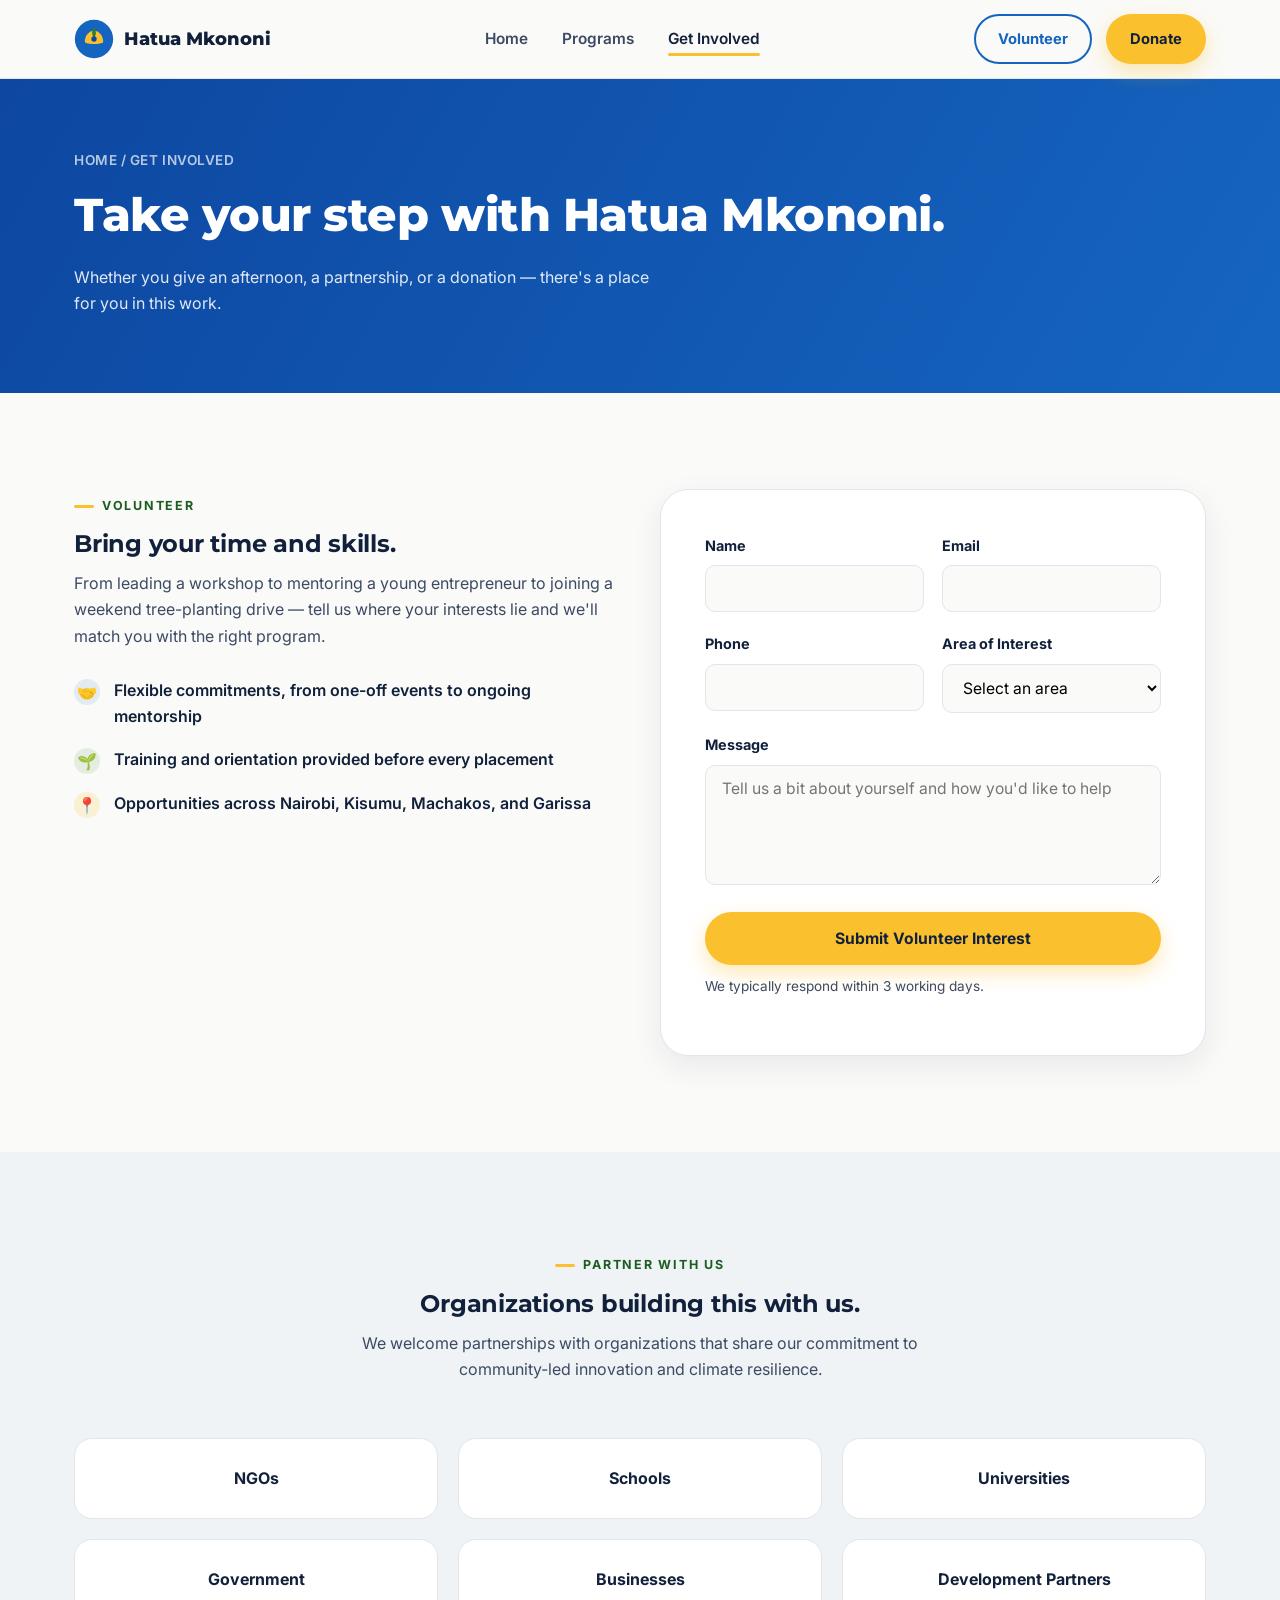
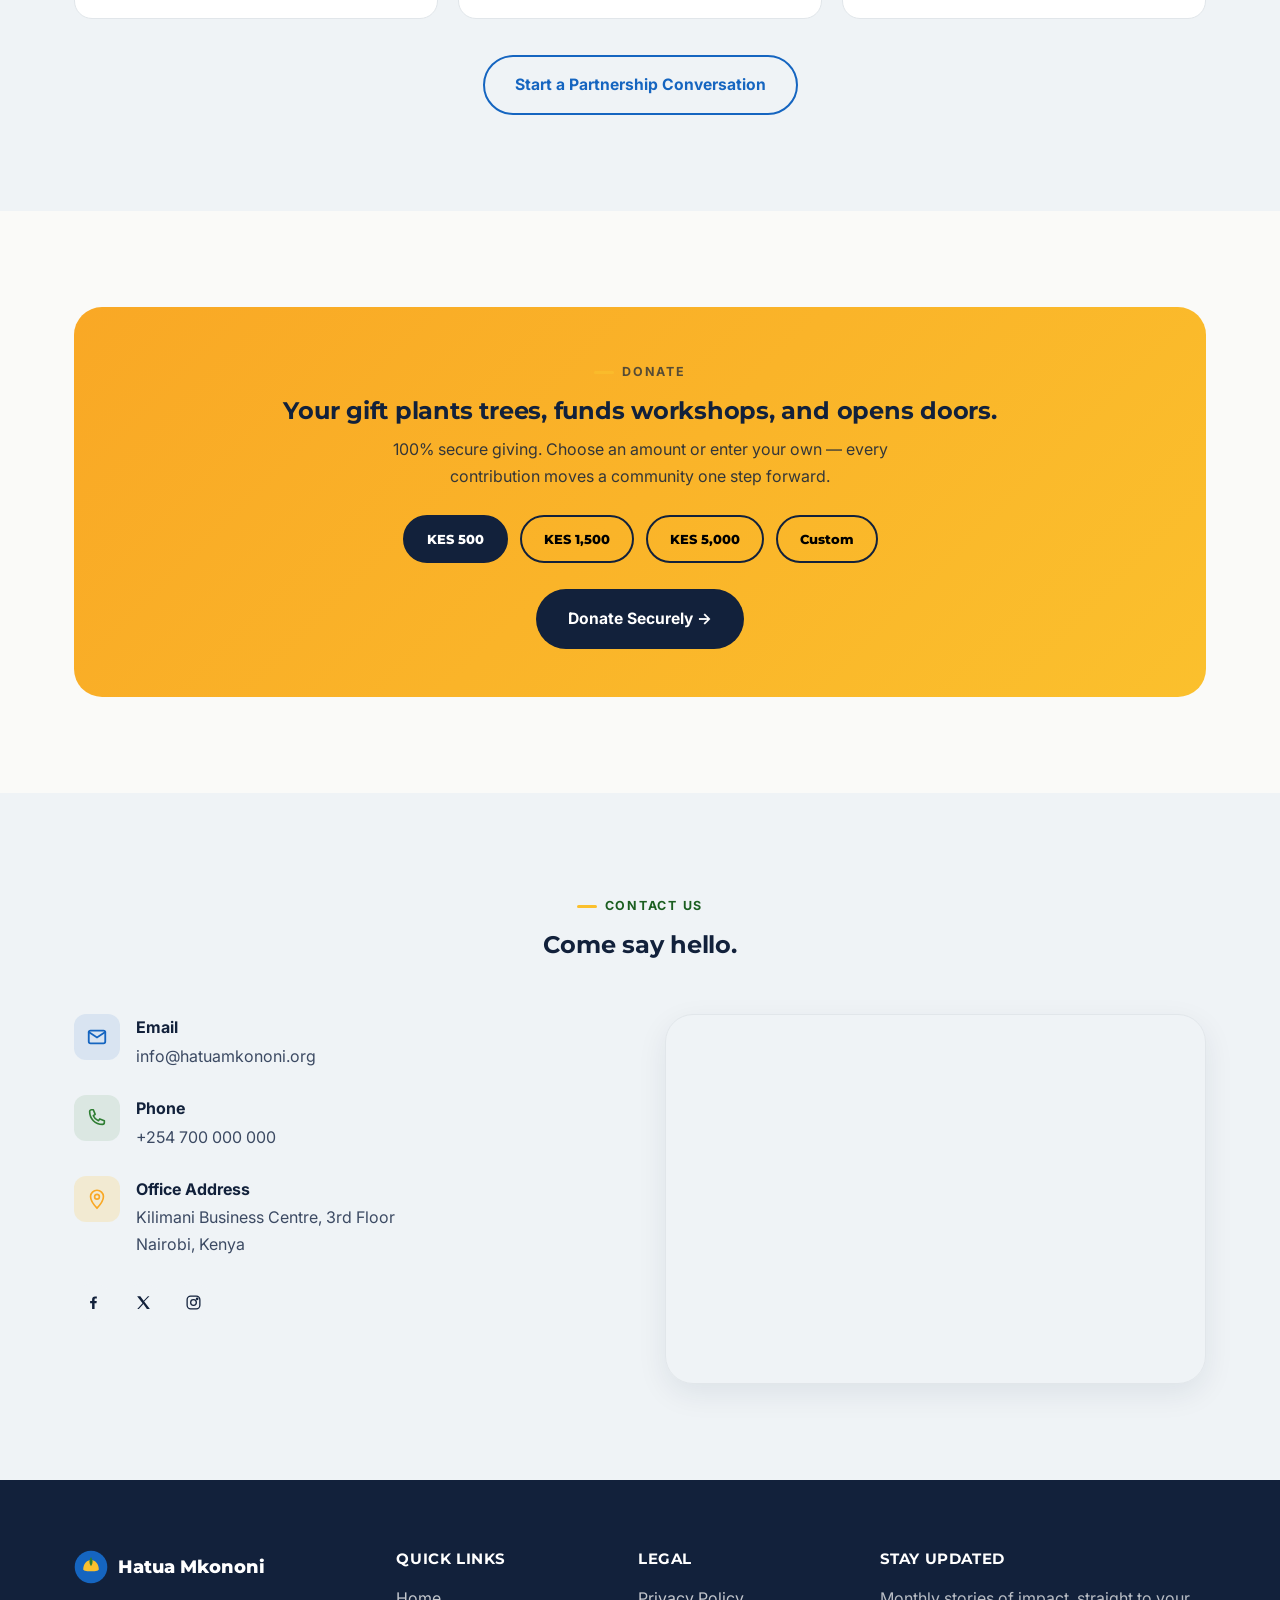
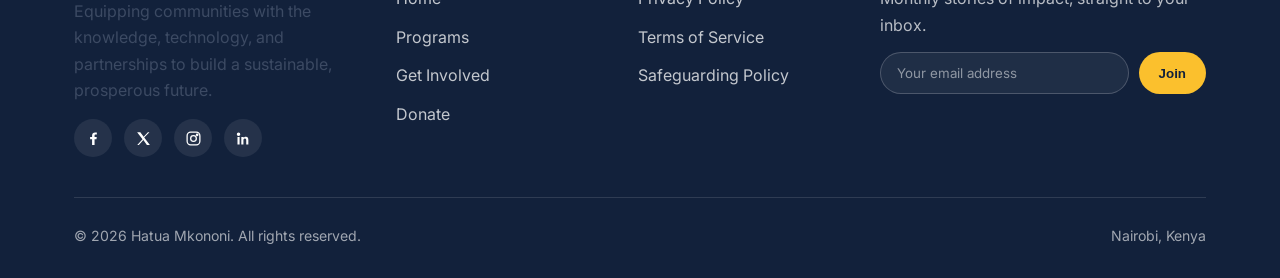
==== contact.html @ 078d6402 "Add files via upload" ====
<!DOCTYPE html>
<html lang="en">
<head>
<meta charset="UTF-8">
<meta name="viewport" content="width=device-width, initial-scale=1.0">
<title>Get Involved — Hatua Mkononi</title>
<meta name="description" content="Volunteer, partner, or donate to Hatua Mkononi. Get in touch with our team in Nairobi, Kenya.">
<link rel="preconnect" href="https://fonts.googleapis.com">
<link href="https://fonts.googleapis.com/css2?family=Montserrat:wght@600;700;800&family=Inter:wght@400;500;600;700&display=swap" rel="stylesheet">
<link rel="stylesheet" href="style.css">
</head>
<body>
<a class="skip-link" href="#main">Skip to content</a>

<header class="nav">
  <div class="nav-inner">
    <a href="index.html" class="brand">
      <svg class="mark" viewBox="0 0 48 48" fill="none" xmlns="http://www.w3.org/2000/svg" role="img" aria-label="Hatua Mkononi logo">
        <circle cx="24" cy="24" r="23" fill="var(--blue)"/>
        <path d="M13 27c0-7 5-13 11-13s11 6 11 13c0 1.7-3 3-11 3s-11-1.3-11-3z" fill="var(--yellow)"/>
        <path d="M24 10c3 4 3 9 0 13-3-4-3-9 0-13z" fill="var(--green)"/>
        <circle cx="24" cy="24" r="3.2" fill="var(--blue-deep)"/>
      </svg>
      Hatua Mkononi
    </a>
    <nav>
      <ul class="nav-links">
        <li><a href="index.html">Home</a></li>
        <li><a href="programs.html">Programs</a></li>
        <li><a href="contact.html" class="active">Get Involved</a></li>
      </ul>
    </nav>
    <div class="nav-cta">
      <a href="contact.html#volunteer" class="btn btn-outline-dark">Volunteer</a>
      <a href="contact.html#donate" class="btn btn-primary">Donate</a>
    </div>
    <button class="nav-toggle" aria-label="Toggle menu" aria-expanded="false">
      <span></span><span></span><span></span>
    </button>
  </div>
</header>

<main id="main">

  <section class="page-hero">
    <div class="container">
      <div class="breadcrumb">Home / Get Involved</div>
      <h1>Take your step with Hatua Mkononi.</h1>
      <p style="max-width:600px; color:rgba(255,255,255,0.88);">Whether you give an afternoon, a partnership, or a donation — there's a place for you in this work.</p>
    </div>
  </section>

  <!-- ============ VOLUNTEER ============ -->
  <section class="section-pad" id="volunteer">
    <div class="container grid-2">
      <div class="reveal">
        <span class="eyebrow">Volunteer</span>
        <h2>Bring your time and skills.</h2>
        <p>From leading a workshop to mentoring a young entrepreneur to joining a weekend tree-planting drive — tell us where your interests lie and we'll match you with the right program.</p>
        <ul class="pillar-list">
          <li><span class="dot icon-blue">🤝</span> Flexible commitments, from one-off events to ongoing mentorship</li>
          <li><span class="dot icon-green">🌱</span> Training and orientation provided before every placement</li>
          <li><span class="dot icon-yellow">📍</span> Opportunities across Nairobi, Kisumu, Machakos, and Garissa</li>
        </ul>
      </div>
      <div class="reveal">
        <form class="form-card" id="volunteer-form">
          <div class="form-row">
            <div class="field">
              <label for="v-name">Name</label>
              <input type="text" id="v-name" name="name" required autocomplete="name">
            </div>
            <div class="field">
              <label for="v-email">Email</label>
              <input type="email" id="v-email" name="email" required autocomplete="email">
            </div>
          </div>
          <div class="form-row">
            <div class="field">
              <label for="v-phone">Phone</label>
              <input type="tel" id="v-phone" name="phone" autocomplete="tel">
            </div>
            <div class="field">
              <label for="v-interest">Area of Interest</label>
              <select id="v-interest" name="interest" required>
                <option value="">Select an area</option>
                <option>Artificial Intelligence</option>
                <option>Climate Change</option>
                <option>Youth Empowerment</option>
                <option>General / Not sure yet</option>
              </select>
            </div>
          </div>
          <div class="field">
            <label for="v-message">Message</label>
            <textarea id="v-message" name="message" placeholder="Tell us a bit about yourself and how you'd like to help"></textarea>
          </div>
          <button type="submit" class="btn btn-primary btn-block">Submit Volunteer Interest</button>
          <p class="form-note">We typically respond within 3 working days.</p>
          <p class="form-success" id="volunteer-success"></p>
        </form>
      </div>
    </div>
  </section>

  <!-- ============ PARTNERS ============ -->
  <section class="section-pad section-alt" id="partners">
    <div class="container">
      <div class="section-head reveal">
        <span class="eyebrow">Partner with us</span>
        <h2>Organizations building this with us.</h2>
        <p>We welcome partnerships with organizations that share our commitment to community-led innovation and climate resilience.</p>
      </div>
      <div class="partner-grid reveal">
        <div class="partner-tile">NGOs</div>
        <div class="partner-tile">Schools</div>
        <div class="partner-tile">Universities</div>
        <div class="partner-tile">Government</div>
        <div class="partner-tile">Businesses</div>
        <div class="partner-tile">Development Partners</div>
      </div>
      <div class="center reveal" style="margin-top:36px;">
        <a href="mailto:partnerships@hatuamkononi.org" class="btn btn-outline-dark">Start a Partnership Conversation</a>
      </div>
    </div>
  </section>

  <!-- ============ DONATE ============ -->
  <section class="section-pad" id="donate">
    <div class="container">
      <div class="donate-card reveal">
        <span class="eyebrow" style="color:var(--ink); opacity:0.7;">Donate</span>
        <h2>Your gift plants trees, funds workshops, and opens doors.</h2>
        <p style="color:var(--ink); opacity:0.85; max-width:520px; margin:0 auto;">100% secure giving. Choose an amount or enter your own — every contribution moves a community one step forward.</p>
        <div class="donate-amounts">
          <button class="amount-btn active" type="button">KES 500</button>
          <button class="amount-btn" type="button">KES 1,500</button>
          <button class="amount-btn" type="button">KES 5,000</button>
          <button class="amount-btn" type="button">Custom</button>
        </div>
        <a href="#" class="btn" style="background:var(--ink); color:var(--white);">Donate Securely &rarr;</a>
      </div>
    </div>
  </section>

  <!-- ============ CONTACT + MAP ============ -->
  <section class="section-pad section-alt" id="contact-info">
    <div class="container">
      <div class="section-head reveal">
        <span class="eyebrow">Contact us</span>
        <h2>Come say hello.</h2>
      </div>
      <div class="contact-grid">
        <div class="reveal">
          <div class="contact-item">
            <div class="ci-icon icon-blue"><svg width="22" height="22" viewBox="0 0 24 24" fill="none"><path d="M4 4h16v16H4z" stroke="var(--blue)" stroke-width="0" fill="none"/><path d="M3 6.5l9 6 9-6" stroke="var(--blue)" stroke-width="2" fill="none" stroke-linecap="round"/><rect x="3" y="5" width="18" height="14" rx="2" stroke="var(--blue)" stroke-width="2" fill="none"/></svg></div>
            <div><strong>Email</strong><p style="margin:2px 0 0;"><a href="mailto:info@hatuamkononi.org">info@hatuamkononi.org</a></p></div>
          </div>
          <div class="contact-item">
            <div class="ci-icon icon-green"><svg width="22" height="22" viewBox="0 0 24 24" fill="none"><path d="M4 5c0-1 1-2 2-2h2l2 5-2 1.5c1 2.5 3 4.5 5.5 5.5L15 13l5 2v2c0 1-1 2-2 2C10 19 4 13 4 5z" stroke="var(--green)" stroke-width="1.8" fill="none" stroke-linejoin="round"/></svg></div>
            <div><strong>Phone</strong><p style="margin:2px 0 0;"><a href="tel:+254700000000">+254 700 000 000</a></p></div>
          </div>
          <div class="contact-item">
            <div class="ci-icon icon-yellow"><svg width="22" height="22" viewBox="0 0 24 24" fill="none"><path d="M12 22s7-7.4 7-12.5A7 7 0 105 9.5C5 14.6 12 22 12 22z" stroke="var(--yellow-deep)" stroke-width="1.8" fill="none"/><circle cx="12" cy="9.5" r="2.6" stroke="var(--yellow-deep)" stroke-width="1.8" fill="none"/></svg></div>
            <div><strong>Office Address</strong><p style="margin:2px 0 0;">Kilimani Business Centre, 3rd Floor<br>Nairobi, Kenya</p></div>
          </div>
          <div class="socials" style="margin-top:20px;">
            <a href="#" aria-label="Facebook" style="background:var(--mist);"><svg viewBox="0 0 24 24" fill="var(--ink)"><path d="M13.5 21v-8h2.7l.4-3.1h-3.1V8c0-.9.25-1.5 1.55-1.5H16.7V3.7C16.4 3.66 15.4 3.6 14.2 3.6c-2.5 0-4.2 1.5-4.2 4.3v2h-2.8v3.1h2.8V21h3.5z"/></svg></a>
            <a href="#" aria-label="Twitter / X" style="background:var(--mist);"><svg viewBox="0 0 24 24" fill="var(--ink)"><path d="M3 3l7.6 9.9L3.2 21h2.2l6.4-6.9 5 6.9H21l-8-10.4L20.4 3h-2.2l-6 6.4L7.5 3H3z"/></svg></a>
            <a href="#" aria-label="Instagram" style="background:var(--mist);"><svg viewBox="0 0 24 24" fill="none" stroke="var(--ink)" stroke-width="1.8"><rect x="3" y="3" width="18" height="18" rx="5"/><circle cx="12" cy="12" r="4"/><circle cx="17.2" cy="6.8" r="1"/></svg></a>
          </div>
        </div>
        <div class="reveal map-frame">
          <iframe
            title="Map showing Hatua Mkononi office location in Nairobi, Kenya"
            src="https://www.google.com/maps?q=Kilimani%2C%20Nairobi%2C%20Kenya&output=embed"
            width="100%" height="360" style="border:0;" loading="lazy" referrerpolicy="no-referrer-when-downgrade">
          </iframe>
        </div>
      </div>
    </div>
  </section>

</main>

<footer class="footer">
  <div class="container">
    <div class="footer-grid">
      <div>
        <div class="footer-brand">
          <svg width="34" height="34" viewBox="0 0 48 48" fill="none"><circle cx="24" cy="24" r="23" fill="var(--blue)"/><path d="M13 27c0-7 5-13 11-13s11 6 11 13c0 1.7-3 3-11 3s-11-1.3-11-3z" fill="var(--yellow)"/><path d="M24 10c3 4 3 9 0 13-3-4-3-9 0-13z" fill="var(--green)"/></svg>
          Hatua Mkononi
        </div>
        <p style="max-width:280px;">Equipping communities with the knowledge, technology, and partnerships to build a sustainable, prosperous future.</p>
        <div class="socials">
          <a href="#" aria-label="Facebook"><svg viewBox="0 0 24 24" fill="#fff"><path d="M13.5 21v-8h2.7l.4-3.1h-3.1V8c0-.9.25-1.5 1.55-1.5H16.7V3.7C16.4 3.66 15.4 3.6 14.2 3.6c-2.5 0-4.2 1.5-4.2 4.3v2h-2.8v3.1h2.8V21h3.5z"/></svg></a>
          <a href="#" aria-label="Twitter / X"><svg viewBox="0 0 24 24" fill="#fff"><path d="M3 3l7.6 9.9L3.2 21h2.2l6.4-6.9 5 6.9H21l-8-10.4L20.4 3h-2.2l-6 6.4L7.5 3H3z"/></svg></a>
          <a href="#" aria-label="Instagram"><svg viewBox="0 0 24 24" fill="none" stroke="#fff" stroke-width="1.8"><rect x="3" y="3" width="18" height="18" rx="5"/><circle cx="12" cy="12" r="4"/><circle cx="17.2" cy="6.8" r="1"/></svg></a>
          <a href="#" aria-label="LinkedIn"><svg viewBox="0 0 24 24" fill="#fff"><path d="M4.98 3.5A2.5 2.5 0 1 0 5 8.5a2.5 2.5 0 0 0-.02-5zM3.5 9.75h3v10.75h-3V9.75zM9.5 9.75h2.87v1.47h.04c.4-.75 1.38-1.55 2.84-1.55 3.04 0 3.6 2 3.6 4.6v6.23h-3v-5.52c0-1.32-.02-3-1.83-3-1.83 0-2.11 1.43-2.11 2.9v5.62h-3V9.75z"/></svg></a>
        </div>
      </div>
      <div>
        <h4>Quick Links</h4>
        <ul>
          <li><a href="index.html">Home</a></li>
          <li><a href="programs.html">Programs</a></li>
          <li><a href="contact.html">Get Involved</a></li>
          <li><a href="contact.html#donate">Donate</a></li>
        </ul>
      </div>
      <div>
        <h4>Legal</h4>
        <ul>
          <li><a href="#">Privacy Policy</a></li>
          <li><a href="#">Terms of Service</a></li>
          <li><a href="#">Safeguarding Policy</a></li>
        </ul>
      </div>
      <div>
        <h4>Stay Updated</h4>
        <p style="color:rgba(255,255,255,0.7); margin-bottom:12px;">Monthly stories of impact, straight to your inbox.</p>
        <form class="newsletter-form">
          <div class="newsletter-inline">
            <input type="email" placeholder="Your email address" required aria-label="Email address">
            <button type="submit">Join</button>
          </div>
          <p class="newsletter-note" style="margin-top:10px; font-size:0.85rem;"></p>
        </form>
      </div>
    </div>
    <div class="footer-bottom">
      <span>&copy; 2026 Hatua Mkononi. All rights reserved.</span>
      <span>Nairobi, Kenya</span>
    </div>
  </div>
</footer>

<script src="script.js"></script>
</body>
</html>
---- style.css ----
/* ============================================================
   HATUA MKONONI — Design Tokens
   "Hatua" = step/action, "Mkononi" = in the hand (Swahili)
   Signature motif: the Hatua Trail — a stepped path that
   threads through the page, echoing the org's name.
   ============================================================ */

:root {
  /* Brand */
  --blue: #1565C0;
  --blue-deep: #0D47A1;
  --green: #2E7D32;
  --green-deep: #1B5E20;
  --yellow: #FBC02D;
  --yellow-deep: #F9A825;

  /* Neutrals */
  --ink: #12213B;
  --ink-soft: #3C4A63;
  --cloud: #FAFAF8;
  --mist: #EFF3F6;
  --white: #FFFFFF;
  --line: #E1E6EA;

  /* Type */
  --font-display: 'Montserrat', 'Segoe UI', sans-serif;
  --font-body: 'Inter', 'Segoe UI', sans-serif;

  /* Rhythm */
  --radius-sm: 10px;
  --radius-md: 18px;
  --radius-lg: 28px;
  --shadow-soft: 0 10px 30px rgba(18, 33, 59, 0.08);
  --shadow-hover: 0 18px 40px rgba(18, 33, 59, 0.14);
  --container: 1180px;
}

* { box-sizing: border-box; }
html { scroll-behavior: smooth; }

@media (prefers-reduced-motion: reduce) {
  html { scroll-behavior: auto; }
  *, *::before, *::after {
    animation-duration: 0.001ms !important;
    animation-iteration-count: 1 !important;
    transition-duration: 0.001ms !important;
    scroll-behavior: auto !important;
  }
}

body {
  margin: 0;
  font-family: var(--font-body);
  color: var(--ink);
  background: var(--cloud);
  line-height: 1.65;
  -webkit-font-smoothing: antialiased;
}

h1, h2, h3, h4 {
  font-family: var(--font-display);
  color: var(--ink);
  line-height: 1.15;
  margin: 0 0 0.5em;
  letter-spacing: -0.01em;
}

h1 { font-weight: 800; }
h2 { font-weight: 700; }
h3 { font-weight: 700; }

p { margin: 0 0 1em; color: var(--ink-soft); }

a { color: inherit; text-decoration: none; }

img, svg { max-width: 100%; display: block; }

.container {
  max-width: var(--container);
  margin: 0 auto;
  padding: 0 24px;
}

.eyebrow {
  display: inline-flex;
  align-items: center;
  gap: 8px;
  font-family: var(--font-body);
  font-weight: 700;
  font-size: 0.78rem;
  letter-spacing: 0.14em;
  text-transform: uppercase;
  color: var(--green-deep);
  margin-bottom: 14px;
}
.eyebrow::before {
  content: "";
  width: 20px;
  height: 3px;
  border-radius: 4px;
  background: var(--yellow);
  display: inline-block;
}

section { position: relative; }
.section-pad { padding: 96px 0; }
@media (max-width: 720px) { .section-pad { padding: 64px 0; } }

.section-alt { background: var(--mist); }

/* -------------------- Buttons -------------------- */
.btn {
  display: inline-flex;
  align-items: center;
  justify-content: center;
  gap: 10px;
  padding: 15px 30px;
  border-radius: 999px;
  font-family: var(--font-body);
  font-weight: 700;
  font-size: 0.98rem;
  border: 2px solid transparent;
  cursor: pointer;
  transition: transform 0.25s ease, box-shadow 0.25s ease, background 0.25s ease, color 0.25s ease;
  white-space: nowrap;
}
.btn:focus-visible {
  outline: 3px solid var(--yellow);
  outline-offset: 3px;
}
.btn-primary {
  background: var(--yellow);
  color: var(--ink);
  box-shadow: 0 8px 20px rgba(251, 192, 45, 0.35);
}
.btn-primary:hover { transform: translateY(-3px); box-shadow: 0 14px 28px rgba(251, 192, 45, 0.45); }

.btn-outline {
  background: transparent;
  border-color: var(--white);
  color: var(--white);
}
.btn-outline:hover { background: var(--white); color: var(--blue-deep); transform: translateY(-3px); }

.btn-outline-dark {
  background: transparent;
  border-color: var(--blue);
  color: var(--blue);
}
.btn-outline-dark:hover { background: var(--blue); color: var(--white); transform: translateY(-3px); }

.btn-green { background: var(--green); color: var(--white); box-shadow: 0 8px 20px rgba(46,125,50,0.3); }
.btn-green:hover { transform: translateY(-3px); box-shadow: 0 14px 28px rgba(46,125,50,0.4); }

.btn-block { width: 100%; }

/* -------------------- Nav -------------------- */
.nav {
  position: sticky;
  top: 0;
  z-index: 100;
  background: rgba(250, 250, 248, 0.88);
  backdrop-filter: blur(10px);
  border-bottom: 1px solid var(--line);
}
.nav-inner {
  display: flex;
  align-items: center;
  justify-content: space-between;
  padding: 14px 24px;
  max-width: var(--container);
  margin: 0 auto;
}
.brand {
  display: flex;
  align-items: center;
  gap: 10px;
  font-family: var(--font-display);
  font-weight: 800;
  font-size: 1.15rem;
  color: var(--ink);
}
.brand .mark { width: 40px; height: 40px; flex-shrink: 0; }

.nav-links {
  display: flex;
  align-items: center;
  gap: 34px;
  list-style: none;
  margin: 0;
  padding: 0;
  font-weight: 600;
  font-size: 0.96rem;
}
.nav-links a {
  position: relative;
  padding: 6px 0;
  color: var(--ink-soft);
  transition: color 0.2s ease;
}
.nav-links a::after {
  content: "";
  position: absolute;
  left: 0; bottom: -2px;
  width: 0%;
  height: 3px;
  border-radius: 3px;
  background: var(--yellow);
  transition: width 0.25s ease;
}
.nav-links a:hover, .nav-links a.active { color: var(--ink); }
.nav-links a:hover::after, .nav-links a.active::after { width: 100%; }

.nav-cta { display: flex; align-items: center; gap: 14px; }
.nav-cta .btn { padding: 11px 22px; font-size: 0.92rem; }

.nav-toggle {
  display: none;
  flex-direction: column;
  gap: 5px;
  background: none;
  border: none;
  cursor: pointer;
  padding: 8px;
}
.nav-toggle span { width: 26px; height: 3px; background: var(--ink); border-radius: 3px; transition: 0.25s; }

@media (max-width: 900px) {
  .nav-links { position: fixed; top: 68px; left: 0; right: 0; background: var(--white);
    flex-direction: column; align-items: flex-start; gap: 0; padding: 8px 24px 20px;
    border-bottom: 1px solid var(--line); transform: translateY(-130%); opacity: 0;
    transition: transform 0.3s ease, opacity 0.3s ease; box-shadow: var(--shadow-soft); }
  .nav-links.open { transform: translateY(0); opacity: 1; }
  .nav-links li { width: 100%; padding: 12px 0; border-bottom: 1px solid var(--line); }
  .nav-cta { display: none; }
  .nav-toggle { display: flex; }
}

/* -------------------- Hero -------------------- */
.hero {
  position: relative;
  overflow: hidden;
  background: linear-gradient(160deg, var(--blue-deep) 0%, var(--blue) 55%, #1976D2 100%);
  color: var(--white);
  padding: 130px 0 110px;
}
.hero-inner {
  display: grid;
  grid-template-columns: 1.1fr 0.9fr;
  gap: 60px;
  align-items: center;
}
.hero-eyebrow {
  display: inline-flex; align-items: center; gap: 8px;
  font-weight: 700; font-size: 0.78rem; letter-spacing: 0.14em; text-transform: uppercase;
  color: var(--yellow); margin-bottom: 20px;
}
.hero h1 {
  color: var(--white);
  font-size: clamp(2.3rem, 4.4vw, 3.5rem);
  margin-bottom: 22px;
}
.hero p.lead {
  color: rgba(255,255,255,0.88);
  font-size: 1.15rem;
  max-width: 540px;
  margin-bottom: 34px;
}
.hero-ctas { display: flex; gap: 16px; flex-wrap: wrap; }

.hero-art { position: relative; }

/* parallax layers inside hero illustration */
.parallax-layer { transition: transform 0.1s linear; will-change: transform; }

/* -------------------- Hatua Trail (signature motif) -------------------- */
.trail-wrap {
  position: relative;
  padding: 60px 0 10px;
}
.trail-svg { width: 100%; height: auto; display: block; }
.trail-dot { transition: transform 0.4s ease; transform-origin: center; }

/* Focus / program cards arranged along the trail */
.trail-track {
  display: grid;
  grid-template-columns: repeat(3, 1fr);
  gap: 32px;
  position: relative;
  z-index: 2;
}
.trail-track .card:nth-child(2) { transform: translateY(38px); }
.trail-track .card:nth-child(3) { transform: translateY(-6px); }

@media (max-width: 860px) {
  .trail-track { grid-template-columns: 1fr; }
  .trail-track .card:nth-child(2), .trail-track .card:nth-child(3) { transform: none; }
}

/* -------------------- Cards -------------------- */
.card {
  background: var(--white);
  border-radius: var(--radius-lg);
  padding: 38px 32px;
  box-shadow: var(--shadow-soft);
  border: 1px solid var(--line);
  transition: transform 0.3s ease, box-shadow 0.3s ease;
}
.card:hover { transform: translateY(-8px); box-shadow: var(--shadow-hover); }

.card-icon {
  width: 64px; height: 64px;
  border-radius: 18px;
  display: flex; align-items: center; justify-content: center;
  margin-bottom: 22px;
}
.icon-blue { background: rgba(21, 101, 192, 0.1); }
.icon-green { background: rgba(46, 125, 50, 0.1); }
.icon-yellow { background: rgba(251, 192, 45, 0.18); }

.card h3 { margin-bottom: 10px; }
.card .card-link {
  display: inline-flex; align-items: center; gap: 6px;
  font-weight: 700; margin-top: 10px;
  transition: gap 0.2s ease;
}
.card .card-link:hover { gap: 10px; }
.card-link.c-blue { color: var(--blue); }
.card-link.c-green { color: var(--green); }
.card-link.c-yellow { color: var(--yellow-deep); }

/* -------------------- About -------------------- */
.about-grid {
  display: grid;
  grid-template-columns: 0.85fr 1.15fr;
  gap: 64px;
  align-items: center;
}
@media (max-width: 860px) { .about-grid { grid-template-columns: 1fr; gap: 40px; } }

.pillar-list { list-style: none; padding: 0; margin: 28px 0 0; display: grid; gap: 16px; }
.pillar-list li { display: flex; gap: 14px; align-items: flex-start; font-weight: 600; color: var(--ink); }
.pillar-list .dot {
  width: 26px; height: 26px; border-radius: 50%; flex-shrink: 0; margin-top: 2px;
  display: flex; align-items: center; justify-content: center;
}

/* -------------------- Stats -------------------- */
.stats-section { background: var(--ink); color: var(--white); }
.stats-grid {
  display: grid;
  grid-template-columns: repeat(5, 1fr);
  gap: 24px;
  text-align: center;
}
@media (max-width: 900px) { .stats-grid { grid-template-columns: repeat(2, 1fr); } }
.stat .num {
  font-family: var(--font-display);
  font-weight: 800;
  font-size: clamp(2rem, 3.4vw, 2.6rem);
  color: var(--yellow);
  line-height: 1;
}
.stat .label { margin-top: 10px; font-size: 0.92rem; color: rgba(255,255,255,0.75); font-weight: 600; }

/* -------------------- Testimonials -------------------- */
.testi-wrap { max-width: 760px; margin: 0 auto; text-align: center; position: relative; }
.testi-slide { display: none; animation: fadeIn 0.5s ease; }
.testi-slide.active { display: block; }
.testi-quote { font-family: var(--font-display); font-size: 1.35rem; font-weight: 600; color: var(--ink); line-height: 1.5; }
.testi-person { margin-top: 22px; font-weight: 700; color: var(--blue-deep); }
.testi-role { color: var(--ink-soft); font-size: 0.92rem; }
.testi-dots { display: flex; justify-content: center; gap: 10px; margin-top: 30px; }
.testi-dots button {
  width: 10px; height: 10px; border-radius: 50%; border: none; background: var(--line);
  cursor: pointer; transition: background 0.2s ease, transform 0.2s ease;
}
.testi-dots button.active { background: var(--yellow); transform: scale(1.3); }

/* -------------------- CTA band -------------------- */
.cta-band {
  background: linear-gradient(120deg, var(--green-deep), var(--green) 60%, #388E3C);
  color: var(--white);
  text-align: center;
  padding: 90px 0;
  position: relative;
  overflow: hidden;
}
.cta-band h2 { color: var(--white); font-size: clamp(1.8rem, 3.4vw, 2.4rem); }
.cta-band-btns { display: flex; gap: 16px; justify-content: center; flex-wrap: wrap; margin-top: 28px; }

/* -------------------- Footer -------------------- */
.footer { background: var(--ink); color: rgba(255,255,255,0.82); padding: 70px 0 30px; }
.footer-grid {
  display: grid;
  grid-template-columns: 1.4fr 1fr 1fr 1.2fr;
  gap: 40px;
  padding-bottom: 40px;
  border-bottom: 1px solid rgba(255,255,255,0.12);
}
@media (max-width: 860px) { .footer-grid { grid-template-columns: 1fr 1fr; } }
.footer-brand { display: flex; align-items: center; gap: 10px; font-family: var(--font-display); font-weight: 800; color: var(--white); font-size: 1.1rem; margin-bottom: 14px; }
.footer h4 { color: var(--white); font-size: 0.95rem; letter-spacing: 0.04em; text-transform: uppercase; margin-bottom: 18px; }
.footer ul { list-style: none; padding: 0; margin: 0; display: grid; gap: 12px; }
.footer a { color: rgba(255,255,255,0.75); transition: color 0.2s ease; }
.footer a:hover { color: var(--yellow); }
.footer-bottom { display: flex; justify-content: space-between; align-items: center; padding-top: 26px; flex-wrap: wrap; gap: 14px; font-size: 0.88rem; color: rgba(255,255,255,0.6); }
.socials { display: flex; gap: 12px; }
.socials a {
  width: 38px; height: 38px; border-radius: 50%; background: rgba(255,255,255,0.08);
  display: flex; align-items: center; justify-content: center; transition: background 0.2s ease, transform 0.2s ease;
}
.socials a:hover { background: var(--yellow); transform: translateY(-3px); }
.socials svg { width: 17px; height: 17px; }

.newsletter-inline { display: flex; gap: 10px; margin-top: 14px; }
.newsletter-inline input {
  flex: 1; padding: 12px 16px; border-radius: 999px; border: 1px solid rgba(255,255,255,0.2);
  background: rgba(255,255,255,0.06); color: var(--white); font-family: var(--font-body);
}
.newsletter-inline input::placeholder { color: rgba(255,255,255,0.5); }
.newsletter-inline button {
  border-radius: 999px; border: none; background: var(--yellow); color: var(--ink);
  font-weight: 700; padding: 0 20px; cursor: pointer; transition: transform 0.2s ease;
}
.newsletter-inline button:hover { transform: translateY(-2px); }

/* -------------------- Page hero (inner pages) -------------------- */
.page-hero {
  padding: 70px 0 60px;
  background: linear-gradient(120deg, var(--blue-deep), var(--blue));
  color: var(--white);
  text-align: left;
}
.page-hero h1 { color: var(--white); font-size: clamp(2rem, 3.6vw, 2.9rem); }
.breadcrumb { font-size: 0.85rem; color: rgba(255,255,255,0.7); margin-bottom: 16px; font-weight: 600; letter-spacing: 0.04em; text-transform: uppercase; }

/* -------------------- Programs page -------------------- */
.program-block { display: grid; grid-template-columns: 1fr 1fr; gap: 60px; align-items: center; padding: 90px 0; }
.program-block.reverse { direction: rtl; }
.program-block.reverse > * { direction: ltr; }
@media (max-width: 900px) {
  .program-block { grid-template-columns: 1fr; padding: 60px 0; }
  .program-block.reverse { direction: ltr; }
}
.tag-row { display: flex; flex-wrap: wrap; gap: 10px; margin: 22px 0 26px; }
.tag {
  padding: 8px 16px; border-radius: 999px; font-size: 0.85rem; font-weight: 700;
  background: var(--mist); color: var(--ink-soft);
}
.gallery-strip { display: grid; grid-template-columns: repeat(4, 1fr); gap: 14px; margin-top: 28px; }
@media (max-width: 760px) { .gallery-strip { grid-template-columns: repeat(2, 1fr); } }
.gallery-item { border-radius: var(--radius-md); overflow: hidden; aspect-ratio: 1/1; }

/* Process flow */
.process-flow { display: flex; align-items: center; justify-content: space-between; gap: 12px; flex-wrap: wrap; margin-top: 50px; }
.process-step { flex: 1; min-width: 150px; text-align: center; }
.process-badge {
  width: 62px; height: 62px; border-radius: 50%; margin: 0 auto 14px;
  display: flex; align-items: center; justify-content: center;
  font-family: var(--font-display); font-weight: 800; font-size: 1.2rem; color: var(--white);
}
.process-arrow { color: var(--line); flex: 0 0 auto; font-size: 1.6rem; }
@media (max-width: 760px) { .process-flow { flex-direction: column; } .process-arrow { transform: rotate(90deg); } }

/* -------------------- Forms -------------------- */
.form-card {
  background: var(--white);
  border-radius: var(--radius-lg);
  padding: 44px;
  box-shadow: var(--shadow-soft);
  border: 1px solid var(--line);
}
.form-row { display: grid; grid-template-columns: 1fr 1fr; gap: 18px; }
@media (max-width: 600px) { .form-row { grid-template-columns: 1fr; } }
.field { margin-bottom: 20px; }
.field label { display: block; font-weight: 700; font-size: 0.9rem; margin-bottom: 8px; color: var(--ink); }
.field input, .field select, .field textarea {
  width: 100%; padding: 13px 16px; border-radius: var(--radius-sm);
  border: 1.5px solid var(--line); font-family: var(--font-body); font-size: 0.98rem;
  background: var(--cloud); transition: border-color 0.2s ease, box-shadow 0.2s ease;
}
.field input:focus, .field select:focus, .field textarea:focus {
  outline: none; border-color: var(--blue); box-shadow: 0 0 0 4px rgba(21,101,192,0.12); background: var(--white);
}
.field textarea { resize: vertical; min-height: 120px; }
.form-note { font-size: 0.85rem; color: var(--ink-soft); margin-top: 10px; }
.form-success {
  display: none; background: rgba(46,125,50,0.08); border: 1.5px solid var(--green);
  color: var(--green-deep); border-radius: var(--radius-sm); padding: 16px 20px; font-weight: 600; margin-top: 18px;
}
.form-success.show { display: block; animation: fadeIn 0.4s ease; }

/* Partner grid */
.partner-grid { display: grid; grid-template-columns: repeat(3, 1fr); gap: 20px; }
@media (max-width: 760px) { .partner-grid { grid-template-columns: repeat(2, 1fr); } }
.partner-tile {
  background: var(--white); border: 1px solid var(--line); border-radius: var(--radius-md);
  padding: 26px 18px; text-align: center; font-weight: 700; transition: transform 0.25s ease, box-shadow 0.25s ease;
}
.partner-tile:hover { transform: translateY(-6px); box-shadow: var(--shadow-hover); }

/* Donate */
.donate-card {
  background: linear-gradient(135deg, var(--yellow-deep), var(--yellow));
  border-radius: var(--radius-lg);
  padding: 48px;
  color: var(--ink);
  text-align: center;
}
.donate-amounts { display: flex; gap: 12px; justify-content: center; flex-wrap: wrap; margin: 26px 0; }
.amount-btn {
  padding: 14px 22px; border-radius: 999px; border: 2px solid var(--ink); background: transparent;
  font-weight: 800; font-family: var(--font-display); cursor: pointer; transition: all 0.2s ease;
}
.amount-btn.active, .amount-btn:hover { background: var(--ink); color: var(--white); }

/* Contact */
.contact-grid { display: grid; grid-template-columns: 1fr 1fr; gap: 50px; }
@media (max-width: 900px) { .contact-grid { grid-template-columns: 1fr; } }
.contact-item { display: flex; gap: 16px; align-items: flex-start; margin-bottom: 26px; }
.contact-item .ci-icon {
  width: 46px; height: 46px; border-radius: 12px; flex-shrink: 0;
  display: flex; align-items: center; justify-content: center;
}
.map-frame { border-radius: var(--radius-lg); overflow: hidden; box-shadow: var(--shadow-soft); border: 1px solid var(--line); }

/* -------------------- Reveal animation -------------------- */
.reveal { opacity: 0; transform: translateY(28px); transition: opacity 0.7s ease, transform 0.7s ease; }
.reveal.in-view { opacity: 1; transform: translateY(0); }

@keyframes fadeIn { from { opacity: 0; } to { opacity: 1; } }
@keyframes floatY { 0%,100% { transform: translateY(0); } 50% { transform: translateY(-14px); } }
.float { animation: floatY 5s ease-in-out infinite; }

/* -------------------- Utility -------------------- */
.center { text-align: center; }
.max-w { max-width: 640px; margin: 0 auto; }
.mt-40 { margin-top: 40px; }
.grid-2 { display: grid; grid-template-columns: 1fr 1fr; gap: 40px; }
@media (max-width: 760px) { .grid-2 { grid-template-columns: 1fr; } }
.section-head { max-width: 640px; margin: 0 auto 56px; text-align: center; }
.skip-link {
  position: absolute; left: -999px; top: 0; background: var(--yellow); color: var(--ink);
  padding: 12px 20px; z-index: 200; font-weight: 700; border-radius: 0 0 10px 0;
}
.skip-link:focus { left: 0; }
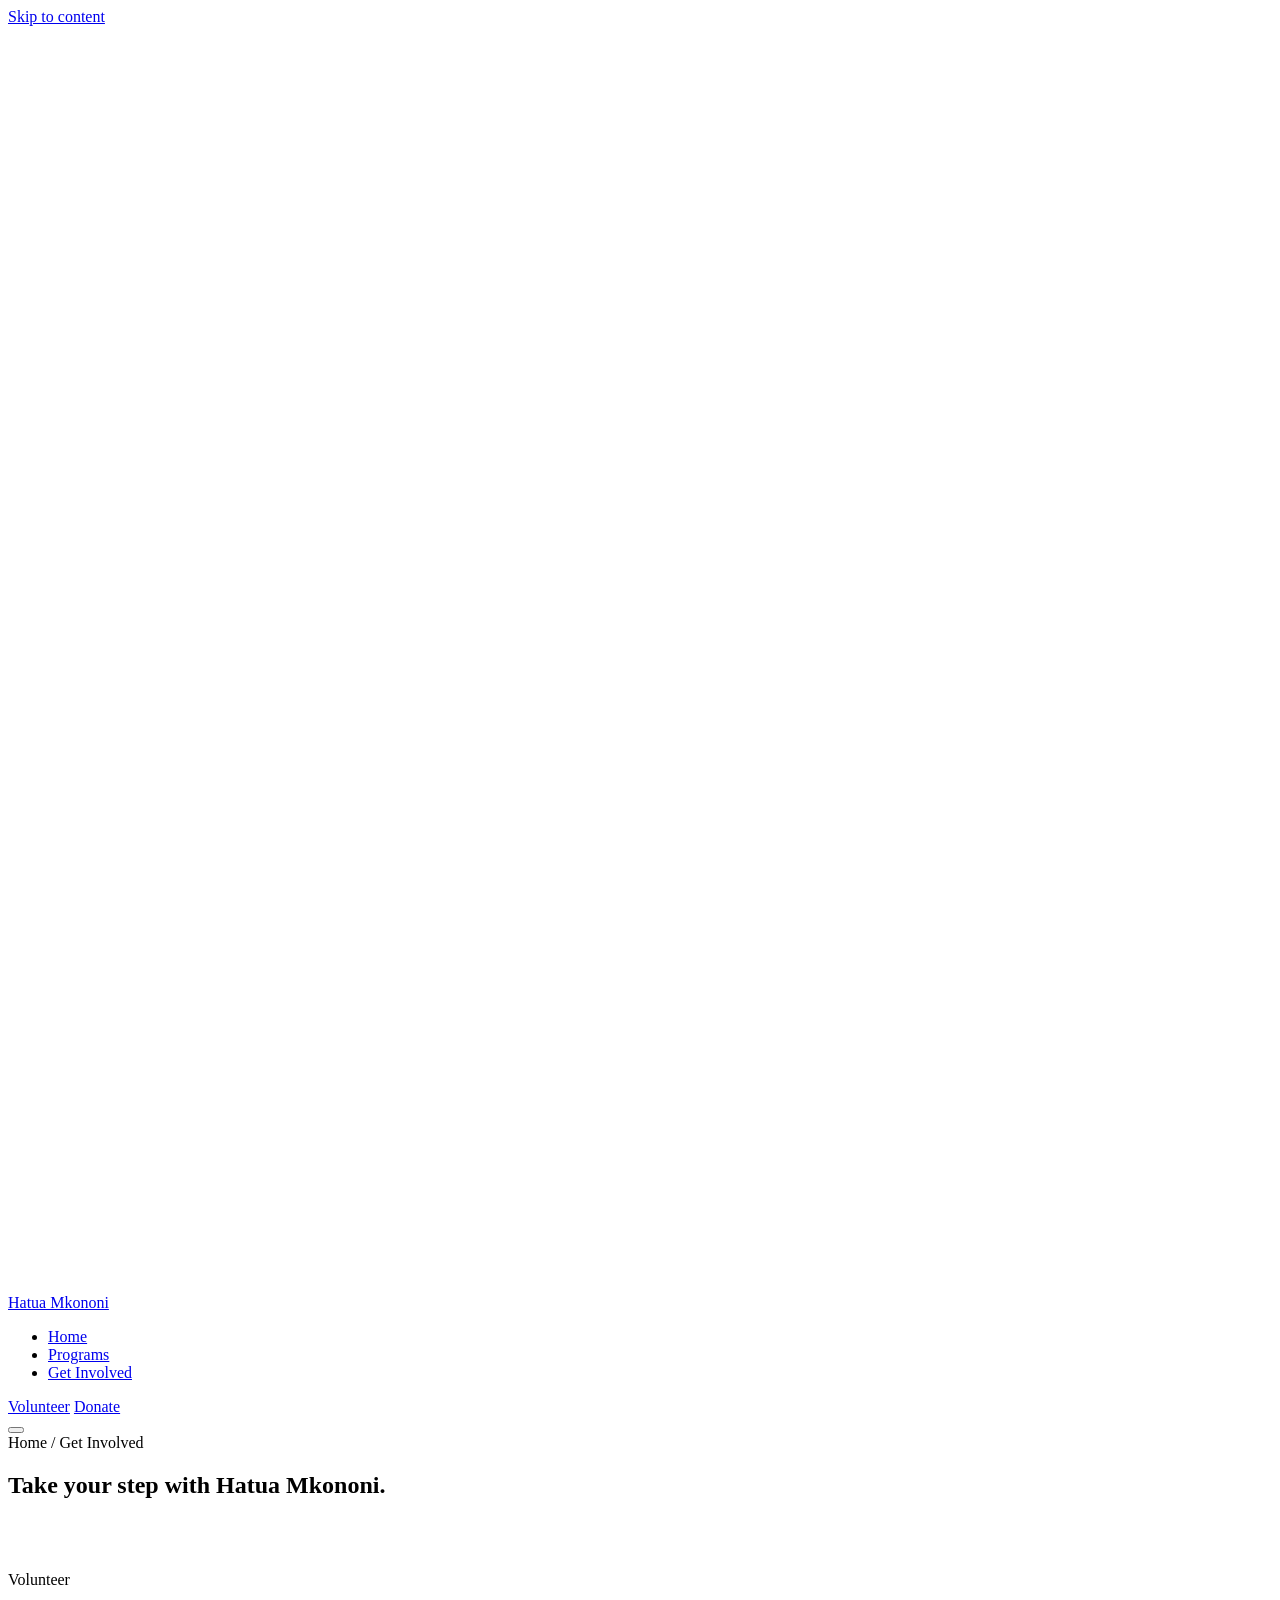
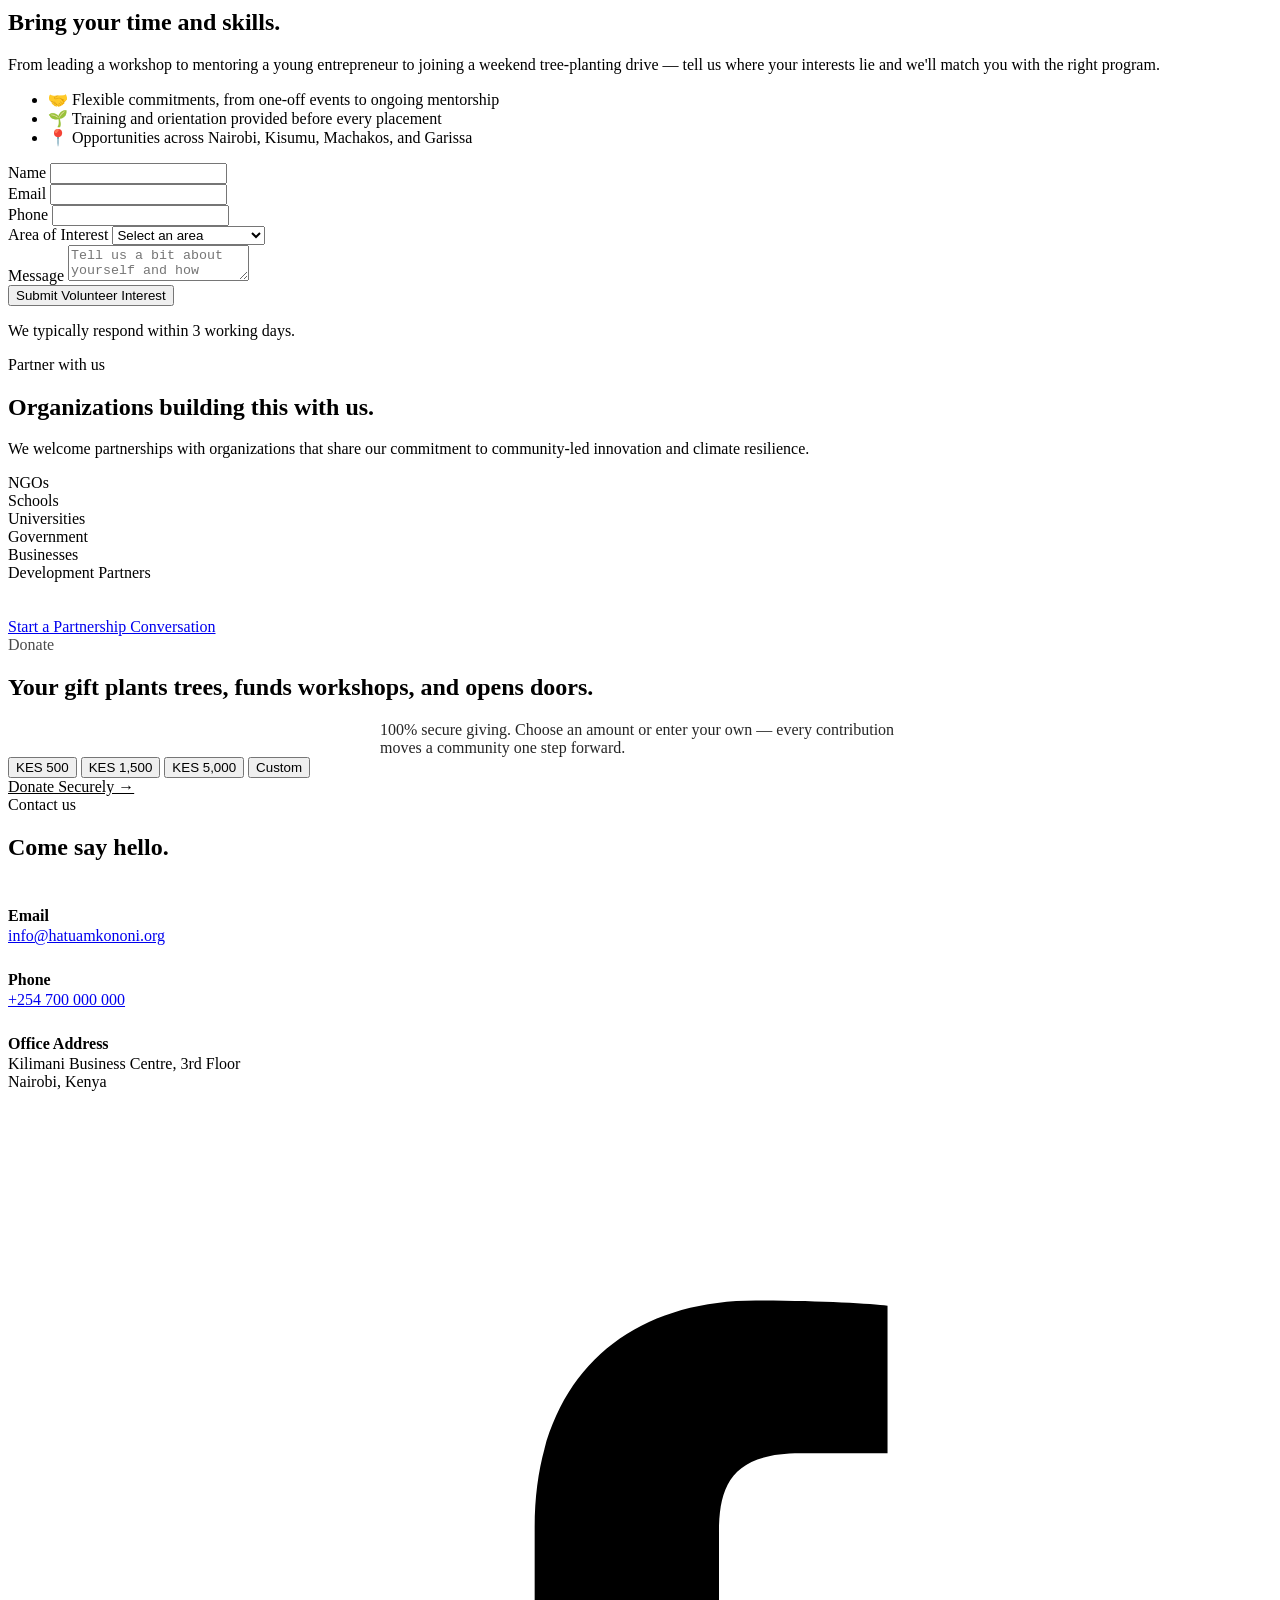
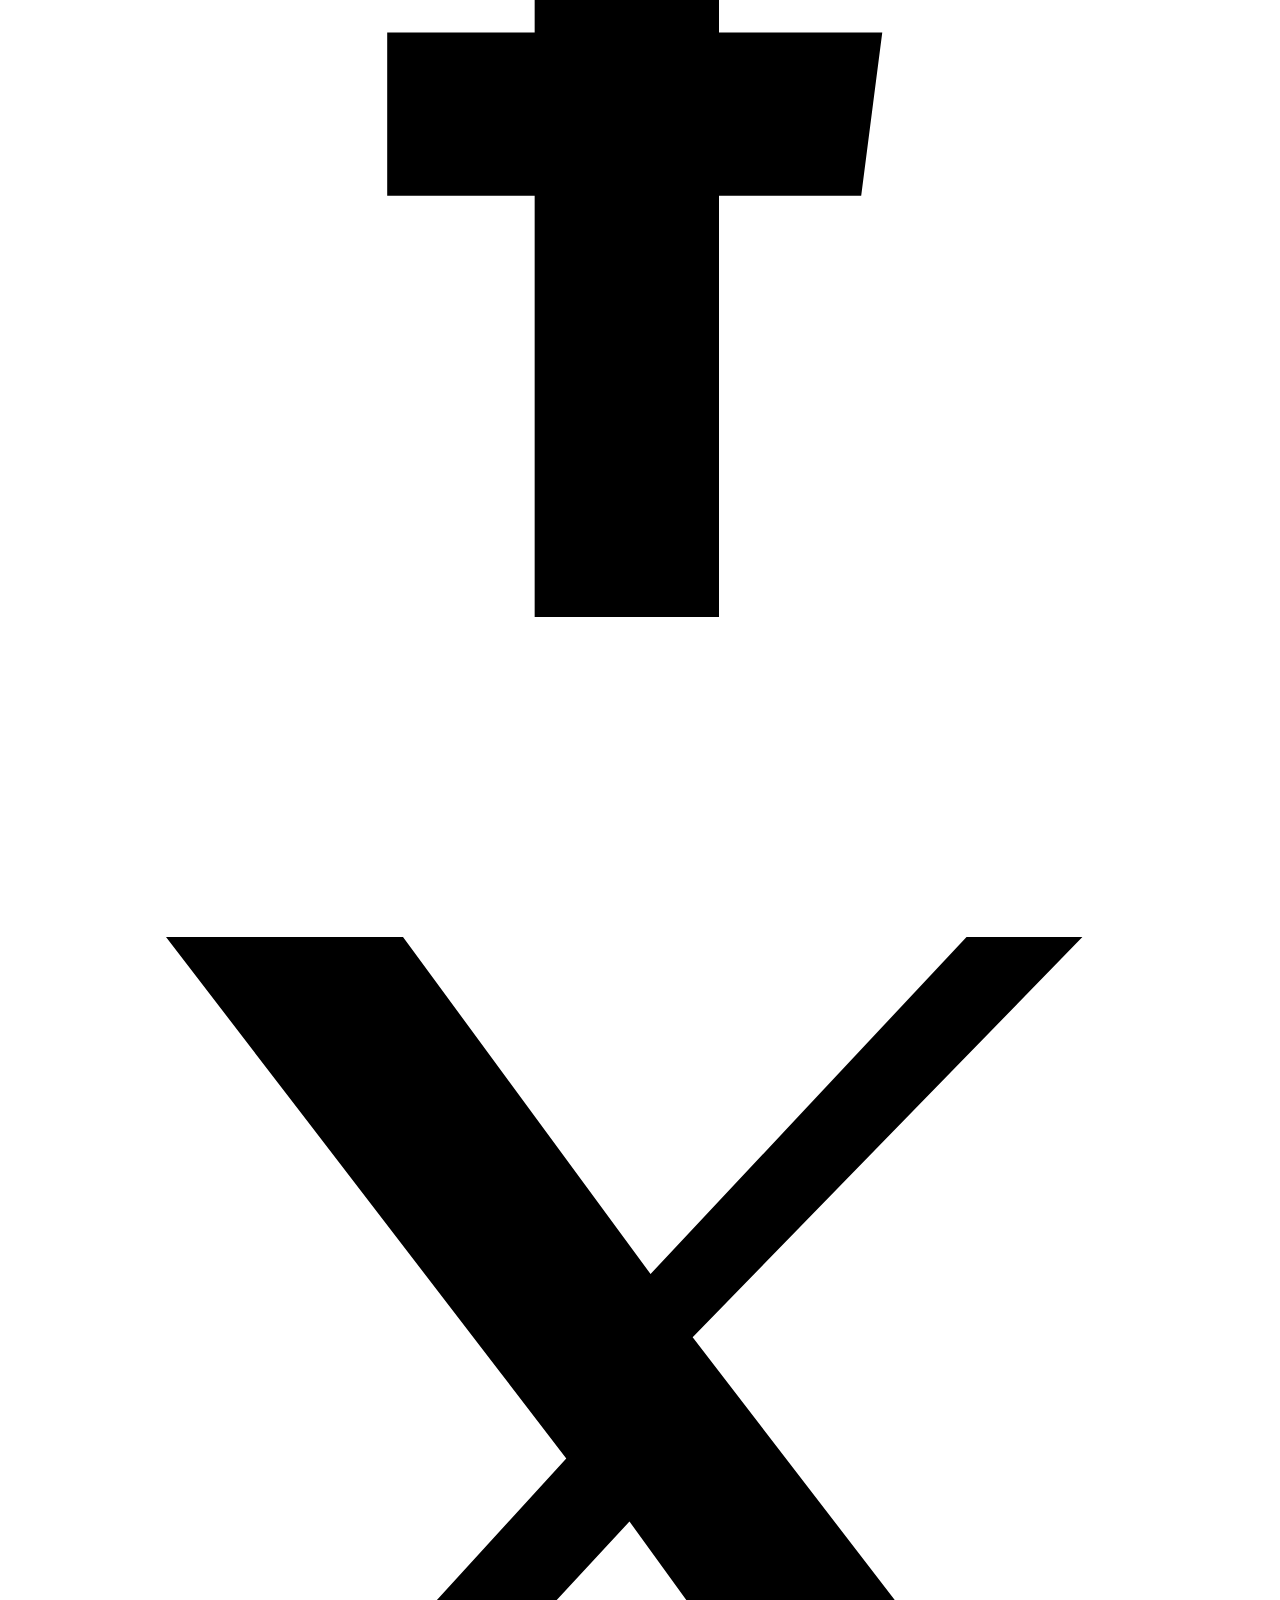
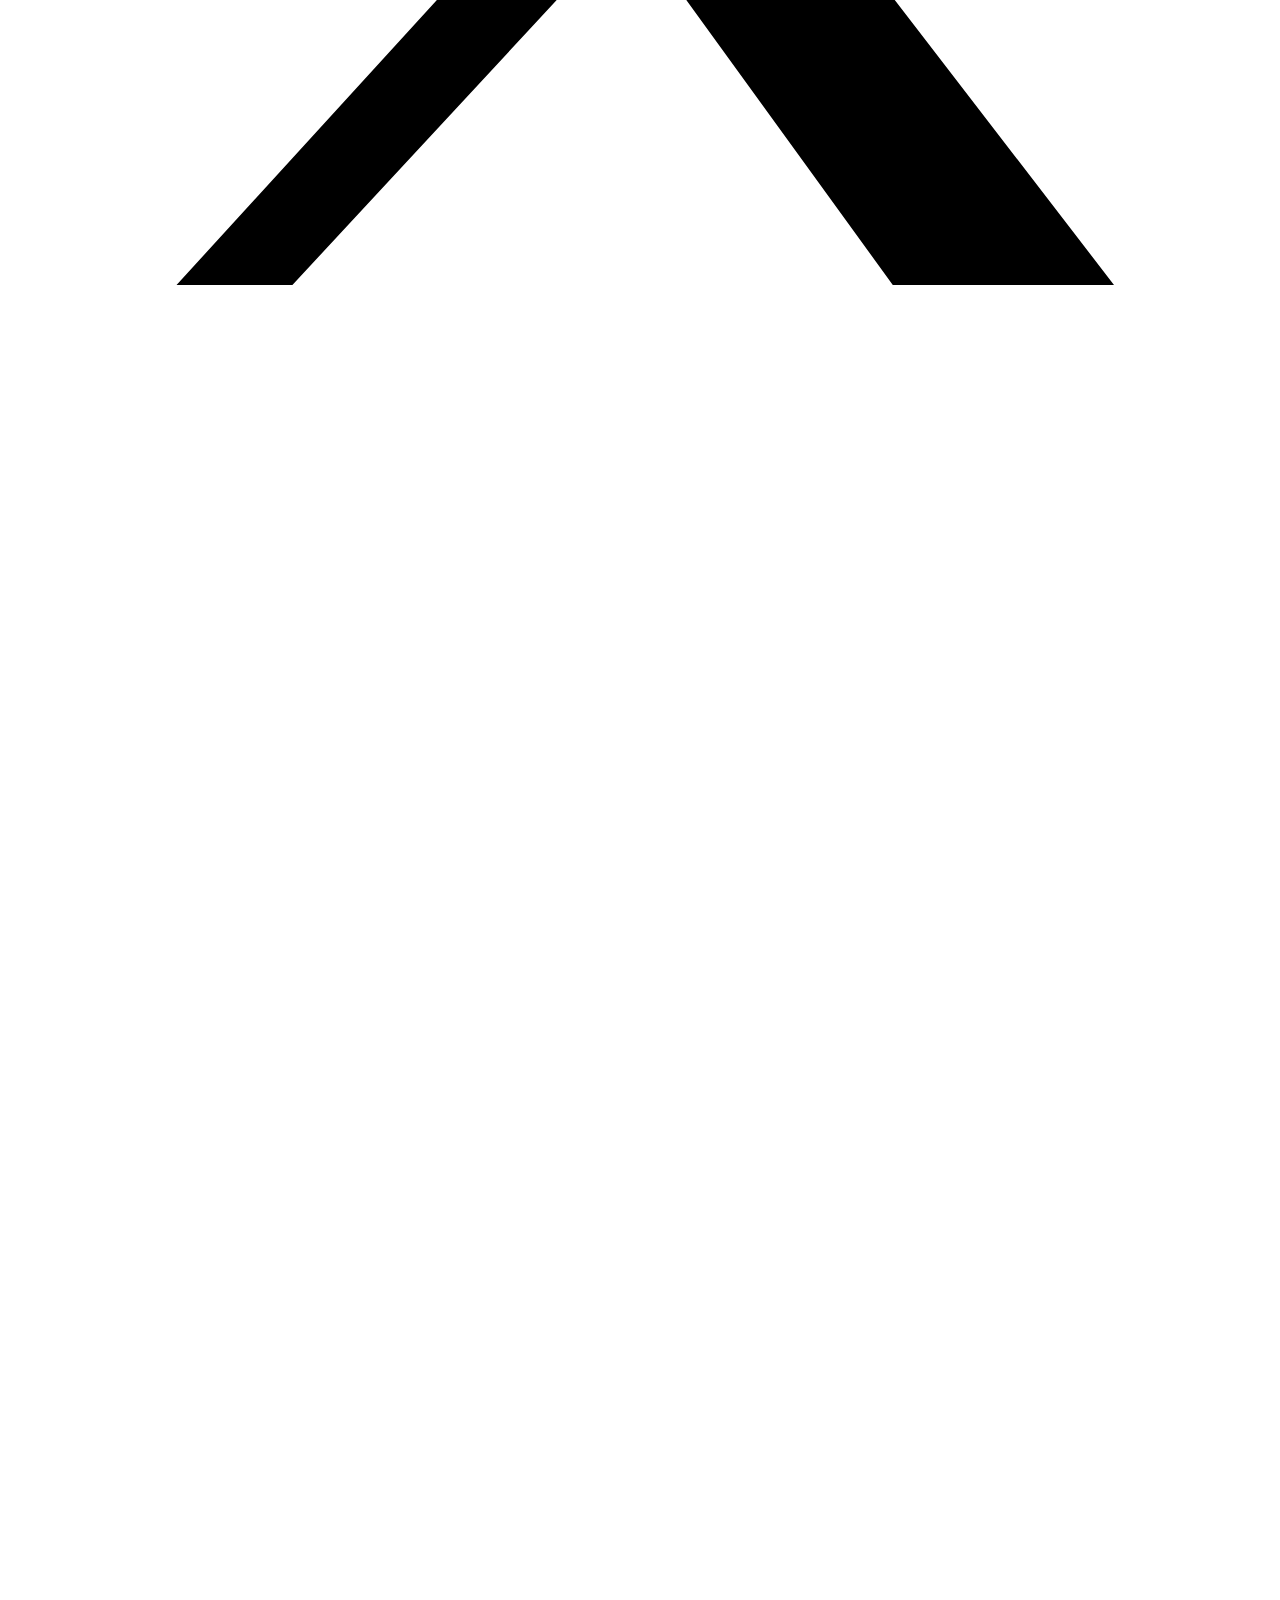
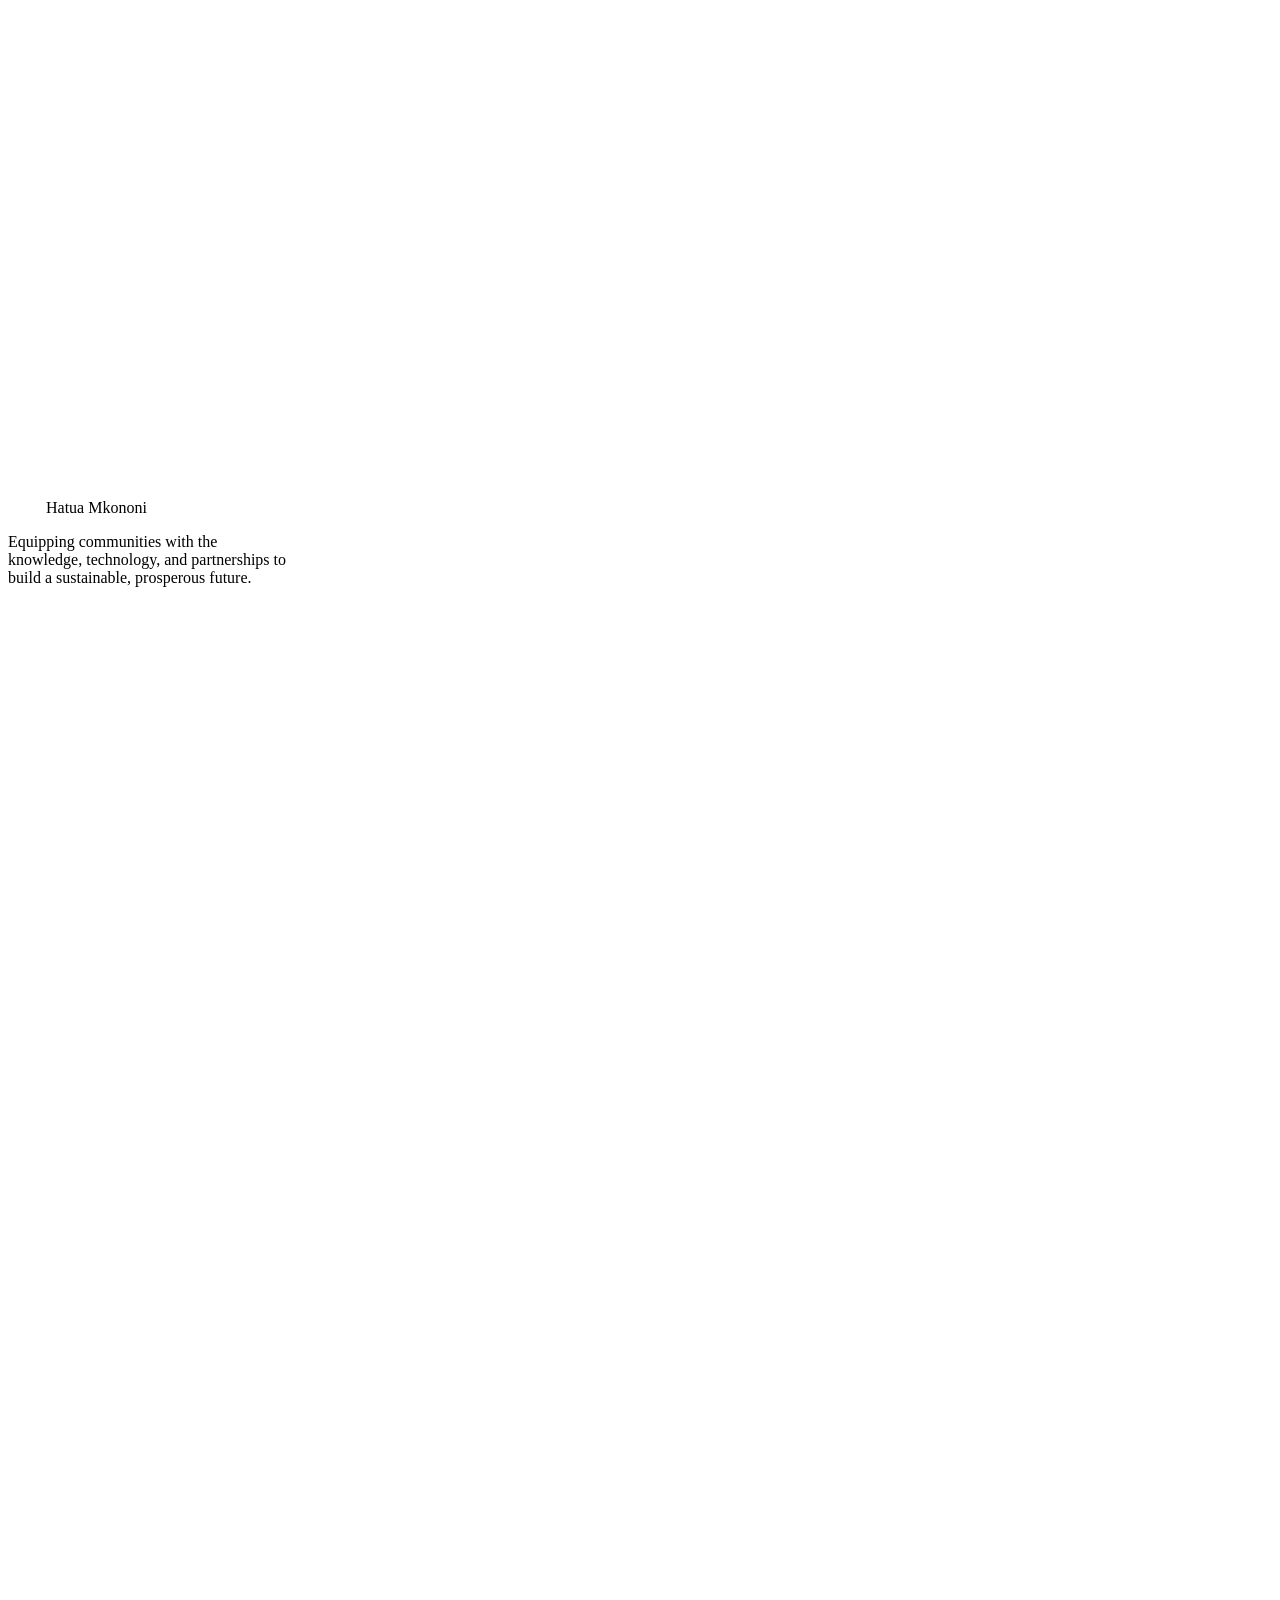
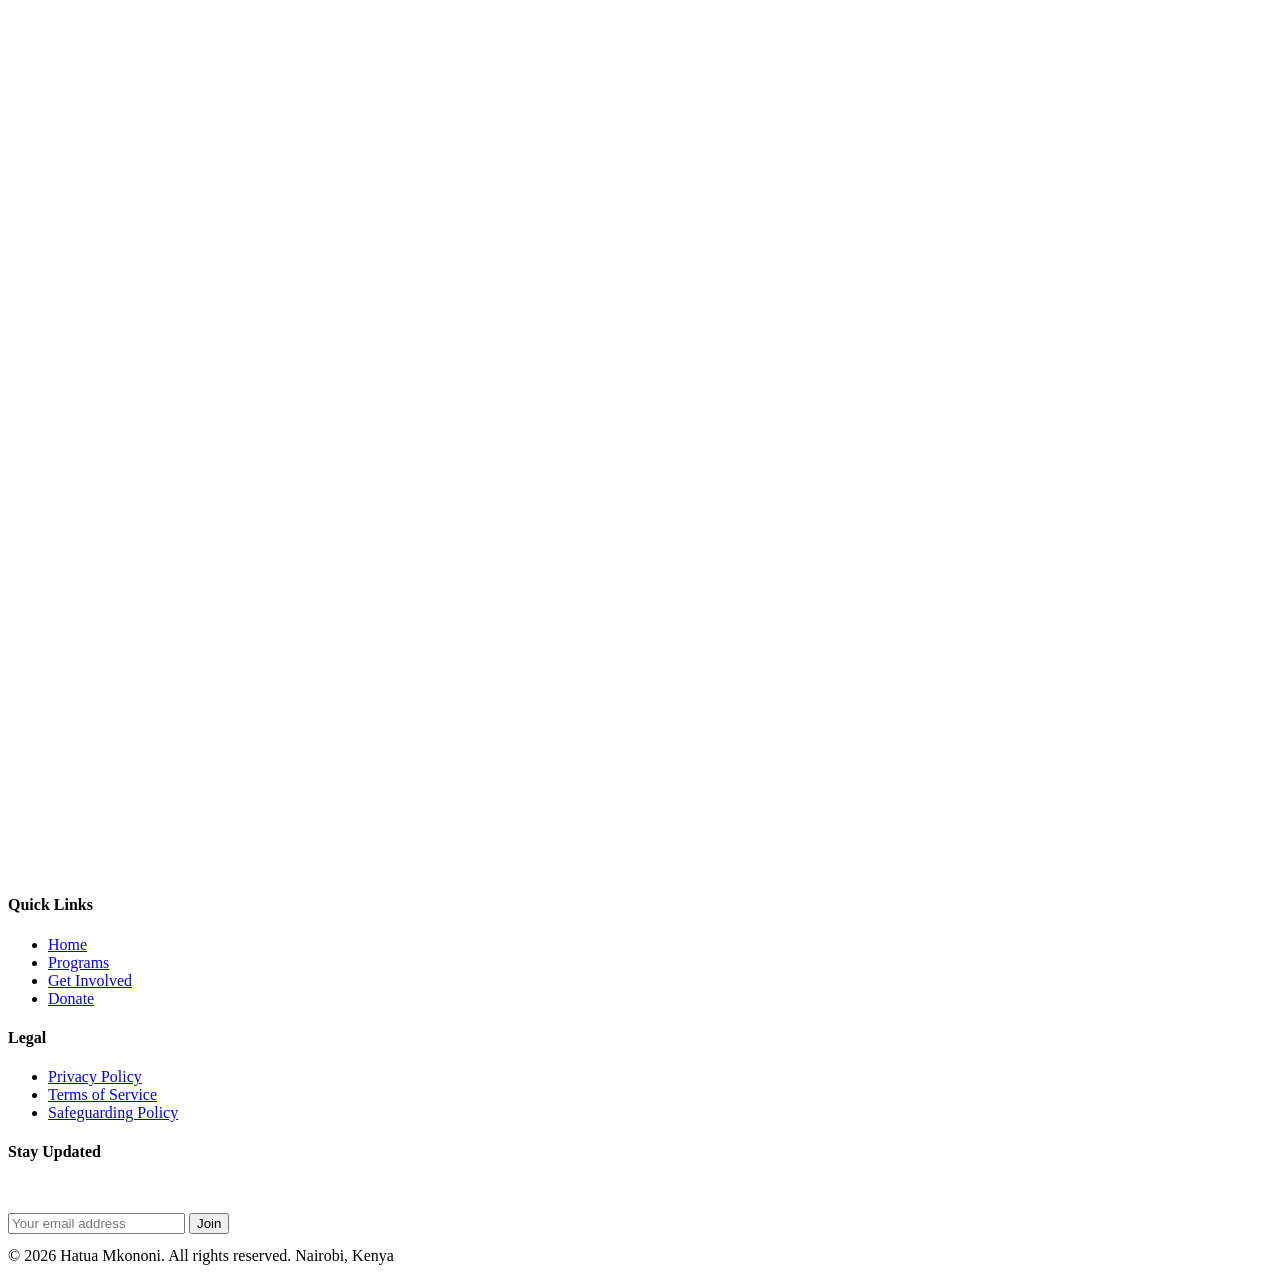
==== commit a6e09f1b: "Add files via upload" ====
--- a/contact.html
+++ b/contact.html
@@ -7,7 +7,7 @@
 <meta name="description" content="Volunteer, partner, or donate to Hatua Mkononi. Get in touch with our team in Nairobi, Kenya.">
 <link rel="preconnect" href="https://fonts.googleapis.com">
 <link href="https://fonts.googleapis.com/css2?family=Montserrat:wght@600;700;800&family=Inter:wght@400;500;600;700&display=swap" rel="stylesheet">
-<link rel="stylesheet" href="style.css">
+<link rel="stylesheet" href="css/style.css">
 </head>
 <body>
 <a class="skip-link" href="#main">Skip to content</a>
@@ -235,6 +235,6 @@
   </div>
 </footer>
 
-<script src="script.js"></script>
+<script src="js/script.js"></script>
 </body>
 </html>
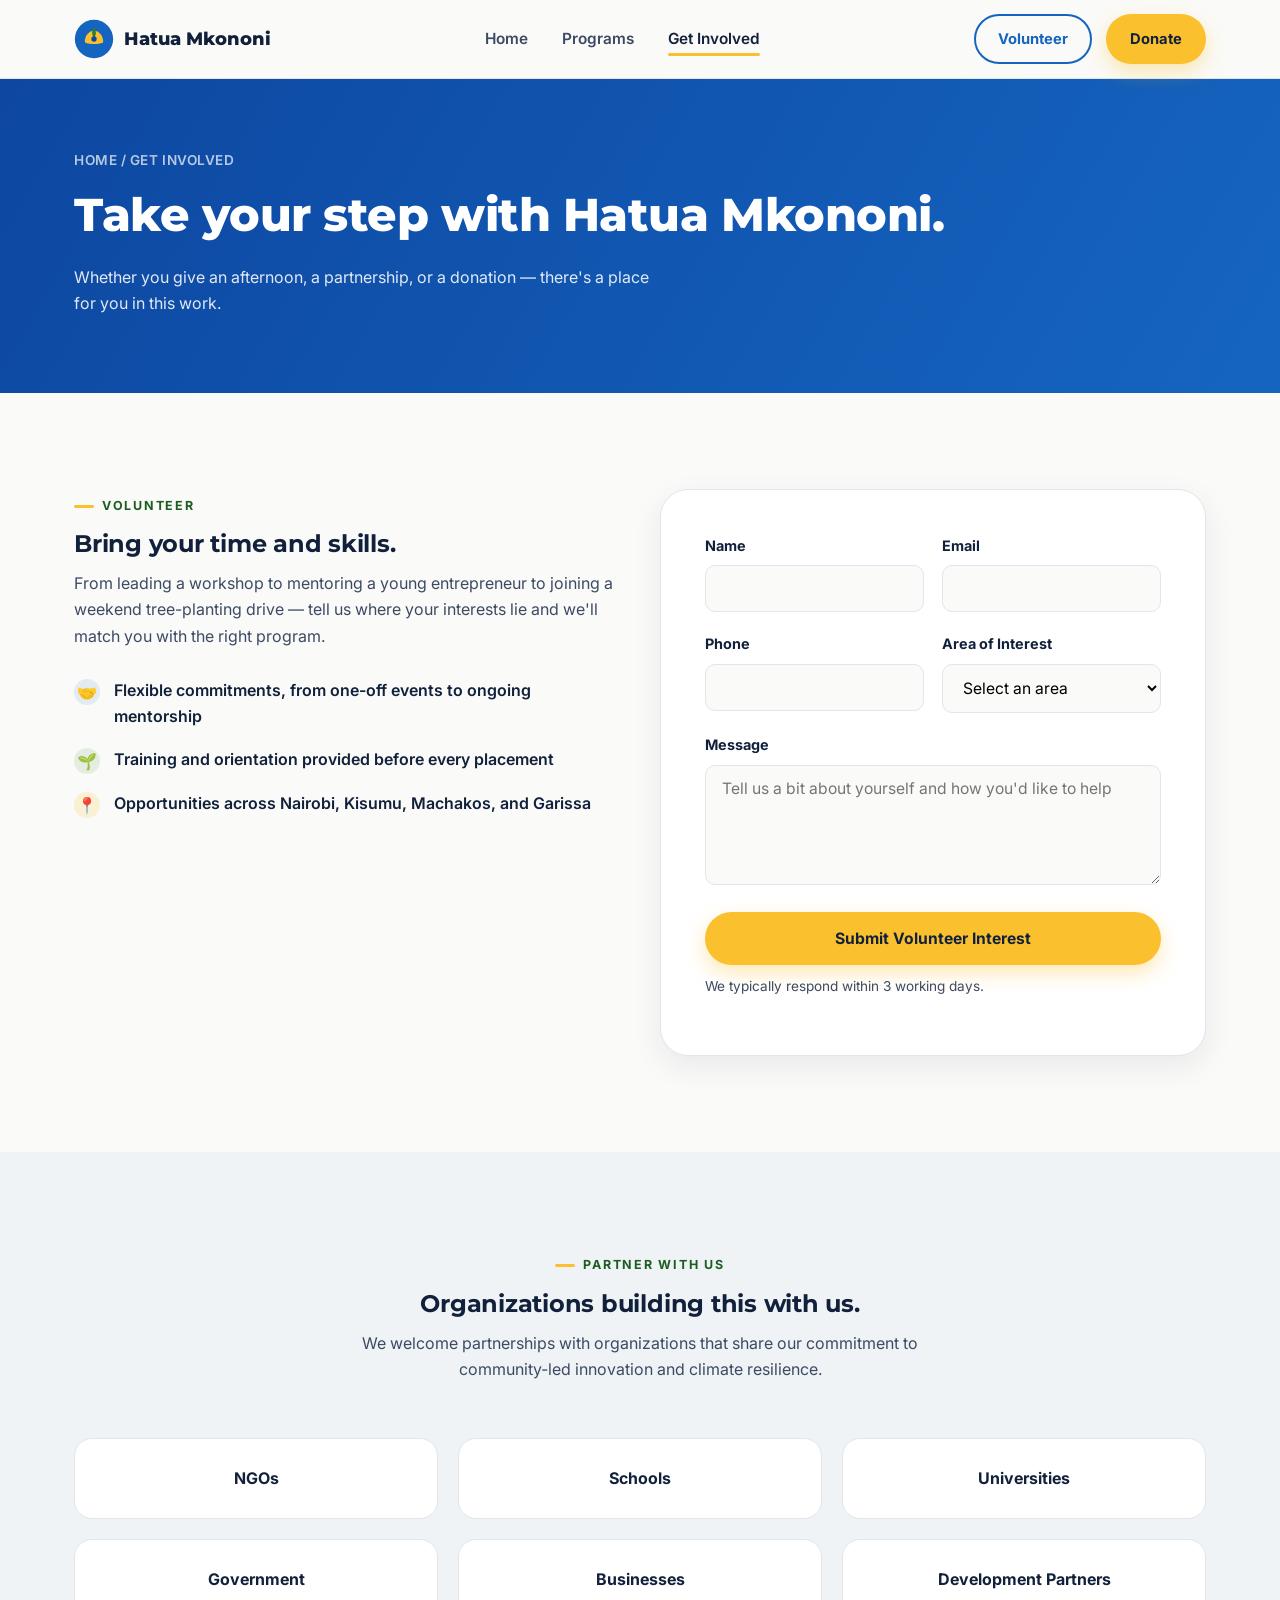
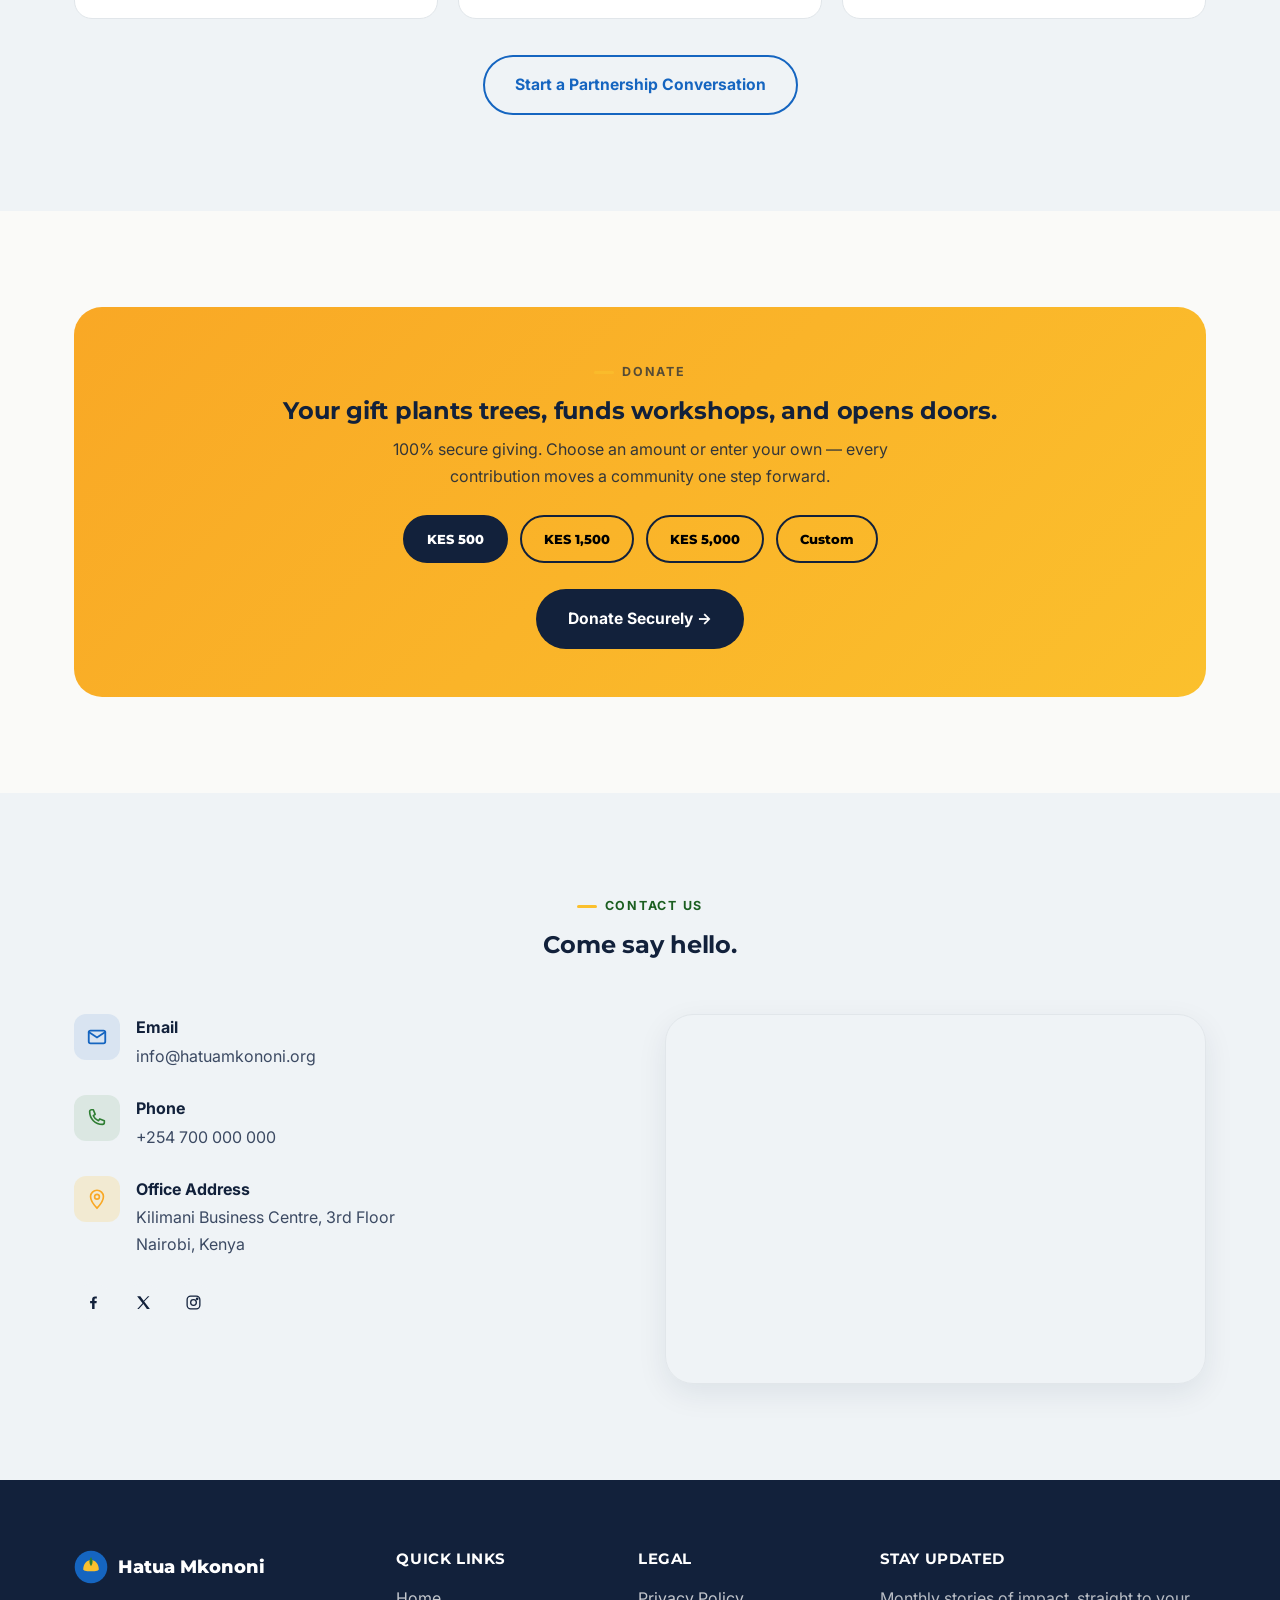
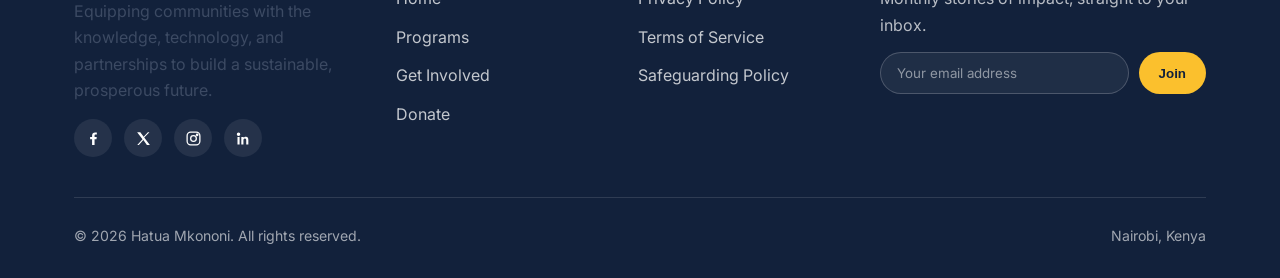
==== commit a043bcb0: "Add files via upload" ====
--- a/contact.html
+++ b/contact.html
@@ -7,7 +7,7 @@
 <meta name="description" content="Volunteer, partner, or donate to Hatua Mkononi. Get in touch with our team in Nairobi, Kenya.">
 <link rel="preconnect" href="https://fonts.googleapis.com">
 <link href="https://fonts.googleapis.com/css2?family=Montserrat:wght@600;700;800&family=Inter:wght@400;500;600;700&display=swap" rel="stylesheet">
-<link rel="stylesheet" href="css/style.css">
+<link rel="stylesheet" href="style.css">
 </head>
 <body>
 <a class="skip-link" href="#main">Skip to content</a>
@@ -235,6 +235,6 @@
   </div>
 </footer>
 
-<script src="js/script.js"></script>
+<script src="script.js"></script>
 </body>
 </html>
--- a/style.css
+++ b/style.css
@@ -0,0 +1,547 @@
+/* ============================================================
+   HATUA MKONONI — Design Tokens
+   "Hatua" = step/action, "Mkononi" = in the hand (Swahili)
+   Signature motif: the Hatua Trail — a stepped path that
+   threads through the page, echoing the org's name.
+   ============================================================ */
+
+:root {
+  /* Brand */
+  --blue: #1565C0;
+  --blue-deep: #0D47A1;
+  --green: #2E7D32;
+  --green-deep: #1B5E20;
+  --yellow: #FBC02D;
+  --yellow-deep: #F9A825;
+
+  /* Neutrals */
+  --ink: #12213B;
+  --ink-soft: #3C4A63;
+  --cloud: #FAFAF8;
+  --mist: #EFF3F6;
+  --white: #FFFFFF;
+  --line: #E1E6EA;
+
+  /* Type */
+  --font-display: 'Montserrat', 'Segoe UI', sans-serif;
+  --font-body: 'Inter', 'Segoe UI', sans-serif;
+
+  /* Rhythm */
+  --radius-sm: 10px;
+  --radius-md: 18px;
+  --radius-lg: 28px;
+  --shadow-soft: 0 10px 30px rgba(18, 33, 59, 0.08);
+  --shadow-hover: 0 18px 40px rgba(18, 33, 59, 0.14);
+  --container: 1180px;
+}
+
+* { box-sizing: border-box; }
+html { scroll-behavior: smooth; }
+
+@media (prefers-reduced-motion: reduce) {
+  html { scroll-behavior: auto; }
+  *, *::before, *::after {
+    animation-duration: 0.001ms !important;
+    animation-iteration-count: 1 !important;
+    transition-duration: 0.001ms !important;
+    scroll-behavior: auto !important;
+  }
+}
+
+body {
+  margin: 0;
+  font-family: var(--font-body);
+  color: var(--ink);
+  background: var(--cloud);
+  line-height: 1.65;
+  -webkit-font-smoothing: antialiased;
+}
+
+h1, h2, h3, h4 {
+  font-family: var(--font-display);
+  color: var(--ink);
+  line-height: 1.15;
+  margin: 0 0 0.5em;
+  letter-spacing: -0.01em;
+}
+
+h1 { font-weight: 800; }
+h2 { font-weight: 700; }
+h3 { font-weight: 700; }
+
+p { margin: 0 0 1em; color: var(--ink-soft); }
+
+a { color: inherit; text-decoration: none; }
+
+img, svg { max-width: 100%; display: block; }
+
+.container {
+  max-width: var(--container);
+  margin: 0 auto;
+  padding: 0 24px;
+}
+
+.eyebrow {
+  display: inline-flex;
+  align-items: center;
+  gap: 8px;
+  font-family: var(--font-body);
+  font-weight: 700;
+  font-size: 0.78rem;
+  letter-spacing: 0.14em;
+  text-transform: uppercase;
+  color: var(--green-deep);
+  margin-bottom: 14px;
+}
+.eyebrow::before {
+  content: "";
+  width: 20px;
+  height: 3px;
+  border-radius: 4px;
+  background: var(--yellow);
+  display: inline-block;
+}
+
+section { position: relative; }
+.section-pad { padding: 96px 0; }
+@media (max-width: 720px) { .section-pad { padding: 64px 0; } }
+
+.section-alt { background: var(--mist); }
+
+/* -------------------- Buttons -------------------- */
+.btn {
+  display: inline-flex;
+  align-items: center;
+  justify-content: center;
+  gap: 10px;
+  padding: 15px 30px;
+  border-radius: 999px;
+  font-family: var(--font-body);
+  font-weight: 700;
+  font-size: 0.98rem;
+  border: 2px solid transparent;
+  cursor: pointer;
+  transition: transform 0.25s ease, box-shadow 0.25s ease, background 0.25s ease, color 0.25s ease;
+  white-space: nowrap;
+}
+.btn:focus-visible {
+  outline: 3px solid var(--yellow);
+  outline-offset: 3px;
+}
+.btn-primary {
+  background: var(--yellow);
+  color: var(--ink);
+  box-shadow: 0 8px 20px rgba(251, 192, 45, 0.35);
+}
+.btn-primary:hover { transform: translateY(-3px); box-shadow: 0 14px 28px rgba(251, 192, 45, 0.45); }
+
+.btn-outline {
+  background: transparent;
+  border-color: var(--white);
+  color: var(--white);
+}
+.btn-outline:hover { background: var(--white); color: var(--blue-deep); transform: translateY(-3px); }
+
+.btn-outline-dark {
+  background: transparent;
+  border-color: var(--blue);
+  color: var(--blue);
+}
+.btn-outline-dark:hover { background: var(--blue); color: var(--white); transform: translateY(-3px); }
+
+.btn-green { background: var(--green); color: var(--white); box-shadow: 0 8px 20px rgba(46,125,50,0.3); }
+.btn-green:hover { transform: translateY(-3px); box-shadow: 0 14px 28px rgba(46,125,50,0.4); }
+
+.btn-block { width: 100%; }
+
+/* -------------------- Nav -------------------- */
+.nav {
+  position: sticky;
+  top: 0;
+  z-index: 100;
+  background: rgba(250, 250, 248, 0.88);
+  backdrop-filter: blur(10px);
+  border-bottom: 1px solid var(--line);
+}
+.nav-inner {
+  display: flex;
+  align-items: center;
+  justify-content: space-between;
+  padding: 14px 24px;
+  max-width: var(--container);
+  margin: 0 auto;
+}
+.brand {
+  display: flex;
+  align-items: center;
+  gap: 10px;
+  font-family: var(--font-display);
+  font-weight: 800;
+  font-size: 1.15rem;
+  color: var(--ink);
+}
+.brand .mark { width: 40px; height: 40px; flex-shrink: 0; }
+
+.nav-links {
+  display: flex;
+  align-items: center;
+  gap: 34px;
+  list-style: none;
+  margin: 0;
+  padding: 0;
+  font-weight: 600;
+  font-size: 0.96rem;
+}
+.nav-links a {
+  position: relative;
+  padding: 6px 0;
+  color: var(--ink-soft);
+  transition: color 0.2s ease;
+}
+.nav-links a::after {
+  content: "";
+  position: absolute;
+  left: 0; bottom: -2px;
+  width: 0%;
+  height: 3px;
+  border-radius: 3px;
+  background: var(--yellow);
+  transition: width 0.25s ease;
+}
+.nav-links a:hover, .nav-links a.active { color: var(--ink); }
+.nav-links a:hover::after, .nav-links a.active::after { width: 100%; }
+
+.nav-cta { display: flex; align-items: center; gap: 14px; }
+.nav-cta .btn { padding: 11px 22px; font-size: 0.92rem; }
+
+.nav-toggle {
+  display: none;
+  flex-direction: column;
+  gap: 5px;
+  background: none;
+  border: none;
+  cursor: pointer;
+  padding: 8px;
+}
+.nav-toggle span { width: 26px; height: 3px; background: var(--ink); border-radius: 3px; transition: 0.25s; }
+
+@media (max-width: 900px) {
+  .nav-links { position: fixed; top: 68px; left: 0; right: 0; background: var(--white);
+    flex-direction: column; align-items: flex-start; gap: 0; padding: 8px 24px 20px;
+    border-bottom: 1px solid var(--line); transform: translateY(-130%); opacity: 0;
+    transition: transform 0.3s ease, opacity 0.3s ease; box-shadow: var(--shadow-soft); }
+  .nav-links.open { transform: translateY(0); opacity: 1; }
+  .nav-links li { width: 100%; padding: 12px 0; border-bottom: 1px solid var(--line); }
+  .nav-cta { display: none; }
+  .nav-toggle { display: flex; }
+}
+
+/* -------------------- Hero -------------------- */
+.hero {
+  position: relative;
+  overflow: hidden;
+  background: linear-gradient(160deg, var(--blue-deep) 0%, var(--blue) 55%, #1976D2 100%);
+  color: var(--white);
+  padding: 130px 0 110px;
+}
+.hero-inner {
+  display: grid;
+  grid-template-columns: 1.1fr 0.9fr;
+  gap: 60px;
+  align-items: center;
+}
+.hero-eyebrow {
+  display: inline-flex; align-items: center; gap: 8px;
+  font-weight: 700; font-size: 0.78rem; letter-spacing: 0.14em; text-transform: uppercase;
+  color: var(--yellow); margin-bottom: 20px;
+}
+.hero h1 {
+  color: var(--white);
+  font-size: clamp(2.3rem, 4.4vw, 3.5rem);
+  margin-bottom: 22px;
+}
+.hero p.lead {
+  color: rgba(255,255,255,0.88);
+  font-size: 1.15rem;
+  max-width: 540px;
+  margin-bottom: 34px;
+}
+.hero-ctas { display: flex; gap: 16px; flex-wrap: wrap; }
+
+.hero-art { position: relative; }
+
+/* parallax layers inside hero illustration */
+.parallax-layer { transition: transform 0.1s linear; will-change: transform; }
+
+/* -------------------- Hatua Trail (signature motif) -------------------- */
+.trail-wrap {
+  position: relative;
+  padding: 60px 0 10px;
+}
+.trail-svg { width: 100%; height: auto; display: block; }
+.trail-dot { transition: transform 0.4s ease; transform-origin: center; }
+
+/* Focus / program cards arranged along the trail */
+.trail-track {
+  display: grid;
+  grid-template-columns: repeat(3, 1fr);
+  gap: 32px;
+  position: relative;
+  z-index: 2;
+}
+.trail-track .card:nth-child(2) { transform: translateY(38px); }
+.trail-track .card:nth-child(3) { transform: translateY(-6px); }
+
+@media (max-width: 860px) {
+  .trail-track { grid-template-columns: 1fr; }
+  .trail-track .card:nth-child(2), .trail-track .card:nth-child(3) { transform: none; }
+}
+
+/* -------------------- Cards -------------------- */
+.card {
+  background: var(--white);
+  border-radius: var(--radius-lg);
+  padding: 38px 32px;
+  box-shadow: var(--shadow-soft);
+  border: 1px solid var(--line);
+  transition: transform 0.3s ease, box-shadow 0.3s ease;
+}
+.card:hover { transform: translateY(-8px); box-shadow: var(--shadow-hover); }
+
+.card-icon {
+  width: 64px; height: 64px;
+  border-radius: 18px;
+  display: flex; align-items: center; justify-content: center;
+  margin-bottom: 22px;
+}
+.icon-blue { background: rgba(21, 101, 192, 0.1); }
+.icon-green { background: rgba(46, 125, 50, 0.1); }
+.icon-yellow { background: rgba(251, 192, 45, 0.18); }
+
+.card h3 { margin-bottom: 10px; }
+.card .card-link {
+  display: inline-flex; align-items: center; gap: 6px;
+  font-weight: 700; margin-top: 10px;
+  transition: gap 0.2s ease;
+}
+.card .card-link:hover { gap: 10px; }
+.card-link.c-blue { color: var(--blue); }
+.card-link.c-green { color: var(--green); }
+.card-link.c-yellow { color: var(--yellow-deep); }
+
+/* -------------------- About -------------------- */
+.about-grid {
+  display: grid;
+  grid-template-columns: 0.85fr 1.15fr;
+  gap: 64px;
+  align-items: center;
+}
+@media (max-width: 860px) { .about-grid { grid-template-columns: 1fr; gap: 40px; } }
+
+.pillar-list { list-style: none; padding: 0; margin: 28px 0 0; display: grid; gap: 16px; }
+.pillar-list li { display: flex; gap: 14px; align-items: flex-start; font-weight: 600; color: var(--ink); }
+.pillar-list .dot {
+  width: 26px; height: 26px; border-radius: 50%; flex-shrink: 0; margin-top: 2px;
+  display: flex; align-items: center; justify-content: center;
+}
+
+/* -------------------- Stats -------------------- */
+.stats-section { background: var(--ink); color: var(--white); }
+.stats-grid {
+  display: grid;
+  grid-template-columns: repeat(5, 1fr);
+  gap: 24px;
+  text-align: center;
+}
+@media (max-width: 900px) { .stats-grid { grid-template-columns: repeat(2, 1fr); } }
+.stat .num {
+  font-family: var(--font-display);
+  font-weight: 800;
+  font-size: clamp(2rem, 3.4vw, 2.6rem);
+  color: var(--yellow);
+  line-height: 1;
+}
+.stat .label { margin-top: 10px; font-size: 0.92rem; color: rgba(255,255,255,0.75); font-weight: 600; }
+
+/* -------------------- Testimonials -------------------- */
+.testi-wrap { max-width: 760px; margin: 0 auto; text-align: center; position: relative; }
+.testi-slide { display: none; animation: fadeIn 0.5s ease; }
+.testi-slide.active { display: block; }
+.testi-quote { font-family: var(--font-display); font-size: 1.35rem; font-weight: 600; color: var(--ink); line-height: 1.5; }
+.testi-person { margin-top: 22px; font-weight: 700; color: var(--blue-deep); }
+.testi-role { color: var(--ink-soft); font-size: 0.92rem; }
+.testi-dots { display: flex; justify-content: center; gap: 10px; margin-top: 30px; }
+.testi-dots button {
+  width: 10px; height: 10px; border-radius: 50%; border: none; background: var(--line);
+  cursor: pointer; transition: background 0.2s ease, transform 0.2s ease;
+}
+.testi-dots button.active { background: var(--yellow); transform: scale(1.3); }
+
+/* -------------------- CTA band -------------------- */
+.cta-band {
+  background: linear-gradient(120deg, var(--green-deep), var(--green) 60%, #388E3C);
+  color: var(--white);
+  text-align: center;
+  padding: 90px 0;
+  position: relative;
+  overflow: hidden;
+}
+.cta-band h2 { color: var(--white); font-size: clamp(1.8rem, 3.4vw, 2.4rem); }
+.cta-band-btns { display: flex; gap: 16px; justify-content: center; flex-wrap: wrap; margin-top: 28px; }
+
+/* -------------------- Footer -------------------- */
+.footer { background: var(--ink); color: rgba(255,255,255,0.82); padding: 70px 0 30px; }
+.footer-grid {
+  display: grid;
+  grid-template-columns: 1.4fr 1fr 1fr 1.2fr;
+  gap: 40px;
+  padding-bottom: 40px;
+  border-bottom: 1px solid rgba(255,255,255,0.12);
+}
+@media (max-width: 860px) { .footer-grid { grid-template-columns: 1fr 1fr; } }
+.footer-brand { display: flex; align-items: center; gap: 10px; font-family: var(--font-display); font-weight: 800; color: var(--white); font-size: 1.1rem; margin-bottom: 14px; }
+.footer h4 { color: var(--white); font-size: 0.95rem; letter-spacing: 0.04em; text-transform: uppercase; margin-bottom: 18px; }
+.footer ul { list-style: none; padding: 0; margin: 0; display: grid; gap: 12px; }
+.footer a { color: rgba(255,255,255,0.75); transition: color 0.2s ease; }
+.footer a:hover { color: var(--yellow); }
+.footer-bottom { display: flex; justify-content: space-between; align-items: center; padding-top: 26px; flex-wrap: wrap; gap: 14px; font-size: 0.88rem; color: rgba(255,255,255,0.6); }
+.socials { display: flex; gap: 12px; }
+.socials a {
+  width: 38px; height: 38px; border-radius: 50%; background: rgba(255,255,255,0.08);
+  display: flex; align-items: center; justify-content: center; transition: background 0.2s ease, transform 0.2s ease;
+}
+.socials a:hover { background: var(--yellow); transform: translateY(-3px); }
+.socials svg { width: 17px; height: 17px; }
+
+.newsletter-inline { display: flex; gap: 10px; margin-top: 14px; }
+.newsletter-inline input {
+  flex: 1; padding: 12px 16px; border-radius: 999px; border: 1px solid rgba(255,255,255,0.2);
+  background: rgba(255,255,255,0.06); color: var(--white); font-family: var(--font-body);
+}
+.newsletter-inline input::placeholder { color: rgba(255,255,255,0.5); }
+.newsletter-inline button {
+  border-radius: 999px; border: none; background: var(--yellow); color: var(--ink);
+  font-weight: 700; padding: 0 20px; cursor: pointer; transition: transform 0.2s ease;
+}
+.newsletter-inline button:hover { transform: translateY(-2px); }
+
+/* -------------------- Page hero (inner pages) -------------------- */
+.page-hero {
+  padding: 70px 0 60px;
+  background: linear-gradient(120deg, var(--blue-deep), var(--blue));
+  color: var(--white);
+  text-align: left;
+}
+.page-hero h1 { color: var(--white); font-size: clamp(2rem, 3.6vw, 2.9rem); }
+.breadcrumb { font-size: 0.85rem; color: rgba(255,255,255,0.7); margin-bottom: 16px; font-weight: 600; letter-spacing: 0.04em; text-transform: uppercase; }
+
+/* -------------------- Programs page -------------------- */
+.program-block { display: grid; grid-template-columns: 1fr 1fr; gap: 60px; align-items: center; padding: 90px 0; }
+.program-block.reverse { direction: rtl; }
+.program-block.reverse > * { direction: ltr; }
+@media (max-width: 900px) {
+  .program-block { grid-template-columns: 1fr; padding: 60px 0; }
+  .program-block.reverse { direction: ltr; }
+}
+.tag-row { display: flex; flex-wrap: wrap; gap: 10px; margin: 22px 0 26px; }
+.tag {
+  padding: 8px 16px; border-radius: 999px; font-size: 0.85rem; font-weight: 700;
+  background: var(--mist); color: var(--ink-soft);
+}
+.gallery-strip { display: grid; grid-template-columns: repeat(4, 1fr); gap: 14px; margin-top: 28px; }
+@media (max-width: 760px) { .gallery-strip { grid-template-columns: repeat(2, 1fr); } }
+.gallery-item { border-radius: var(--radius-md); overflow: hidden; aspect-ratio: 1/1; }
+
+/* Process flow */
+.process-flow { display: flex; align-items: center; justify-content: space-between; gap: 12px; flex-wrap: wrap; margin-top: 50px; }
+.process-step { flex: 1; min-width: 150px; text-align: center; }
+.process-badge {
+  width: 62px; height: 62px; border-radius: 50%; margin: 0 auto 14px;
+  display: flex; align-items: center; justify-content: center;
+  font-family: var(--font-display); font-weight: 800; font-size: 1.2rem; color: var(--white);
+}
+.process-arrow { color: var(--line); flex: 0 0 auto; font-size: 1.6rem; }
+@media (max-width: 760px) { .process-flow { flex-direction: column; } .process-arrow { transform: rotate(90deg); } }
+
+/* -------------------- Forms -------------------- */
+.form-card {
+  background: var(--white);
+  border-radius: var(--radius-lg);
+  padding: 44px;
+  box-shadow: var(--shadow-soft);
+  border: 1px solid var(--line);
+}
+.form-row { display: grid; grid-template-columns: 1fr 1fr; gap: 18px; }
+@media (max-width: 600px) { .form-row { grid-template-columns: 1fr; } }
+.field { margin-bottom: 20px; }
+.field label { display: block; font-weight: 700; font-size: 0.9rem; margin-bottom: 8px; color: var(--ink); }
+.field input, .field select, .field textarea {
+  width: 100%; padding: 13px 16px; border-radius: var(--radius-sm);
+  border: 1.5px solid var(--line); font-family: var(--font-body); font-size: 0.98rem;
+  background: var(--cloud); transition: border-color 0.2s ease, box-shadow 0.2s ease;
+}
+.field input:focus, .field select:focus, .field textarea:focus {
+  outline: none; border-color: var(--blue); box-shadow: 0 0 0 4px rgba(21,101,192,0.12); background: var(--white);
+}
+.field textarea { resize: vertical; min-height: 120px; }
+.form-note { font-size: 0.85rem; color: var(--ink-soft); margin-top: 10px; }
+.form-success {
+  display: none; background: rgba(46,125,50,0.08); border: 1.5px solid var(--green);
+  color: var(--green-deep); border-radius: var(--radius-sm); padding: 16px 20px; font-weight: 600; margin-top: 18px;
+}
+.form-success.show { display: block; animation: fadeIn 0.4s ease; }
+
+/* Partner grid */
+.partner-grid { display: grid; grid-template-columns: repeat(3, 1fr); gap: 20px; }
+@media (max-width: 760px) { .partner-grid { grid-template-columns: repeat(2, 1fr); } }
+.partner-tile {
+  background: var(--white); border: 1px solid var(--line); border-radius: var(--radius-md);
+  padding: 26px 18px; text-align: center; font-weight: 700; transition: transform 0.25s ease, box-shadow 0.25s ease;
+}
+.partner-tile:hover { transform: translateY(-6px); box-shadow: var(--shadow-hover); }
+
+/* Donate */
+.donate-card {
+  background: linear-gradient(135deg, var(--yellow-deep), var(--yellow));
+  border-radius: var(--radius-lg);
+  padding: 48px;
+  color: var(--ink);
+  text-align: center;
+}
+.donate-amounts { display: flex; gap: 12px; justify-content: center; flex-wrap: wrap; margin: 26px 0; }
+.amount-btn {
+  padding: 14px 22px; border-radius: 999px; border: 2px solid var(--ink); background: transparent;
+  font-weight: 800; font-family: var(--font-display); cursor: pointer; transition: all 0.2s ease;
+}
+.amount-btn.active, .amount-btn:hover { background: var(--ink); color: var(--white); }
+
+/* Contact */
+.contact-grid { display: grid; grid-template-columns: 1fr 1fr; gap: 50px; }
+@media (max-width: 900px) { .contact-grid { grid-template-columns: 1fr; } }
+.contact-item { display: flex; gap: 16px; align-items: flex-start; margin-bottom: 26px; }
+.contact-item .ci-icon {
+  width: 46px; height: 46px; border-radius: 12px; flex-shrink: 0;
+  display: flex; align-items: center; justify-content: center;
+}
+.map-frame { border-radius: var(--radius-lg); overflow: hidden; box-shadow: var(--shadow-soft); border: 1px solid var(--line); }
+
+/* -------------------- Reveal animation -------------------- */
+.reveal { opacity: 0; transform: translateY(28px); transition: opacity 0.7s ease, transform 0.7s ease; }
+.reveal.in-view { opacity: 1; transform: translateY(0); }
+
+@keyframes fadeIn { from { opacity: 0; } to { opacity: 1; } }
+@keyframes floatY { 0%,100% { transform: translateY(0); } 50% { transform: translateY(-14px); } }
+.float { animation: floatY 5s ease-in-out infinite; }
+
+/* -------------------- Utility -------------------- */
+.center { text-align: center; }
+.max-w { max-width: 640px; margin: 0 auto; }
+.mt-40 { margin-top: 40px; }
+.grid-2 { display: grid; grid-template-columns: 1fr 1fr; gap: 40px; }
+@media (max-width: 760px) { .grid-2 { grid-template-columns: 1fr; } }
+.section-head { max-width: 640px; margin: 0 auto 56px; text-align: center; }
+.skip-link {
+  position: absolute; left: -999px; top: 0; background: var(--yellow); color: var(--ink);
+  padding: 12px 20px; z-index: 200; font-weight: 700; border-radius: 0 0 10px 0;
+}
+.skip-link:focus { left: 0; }
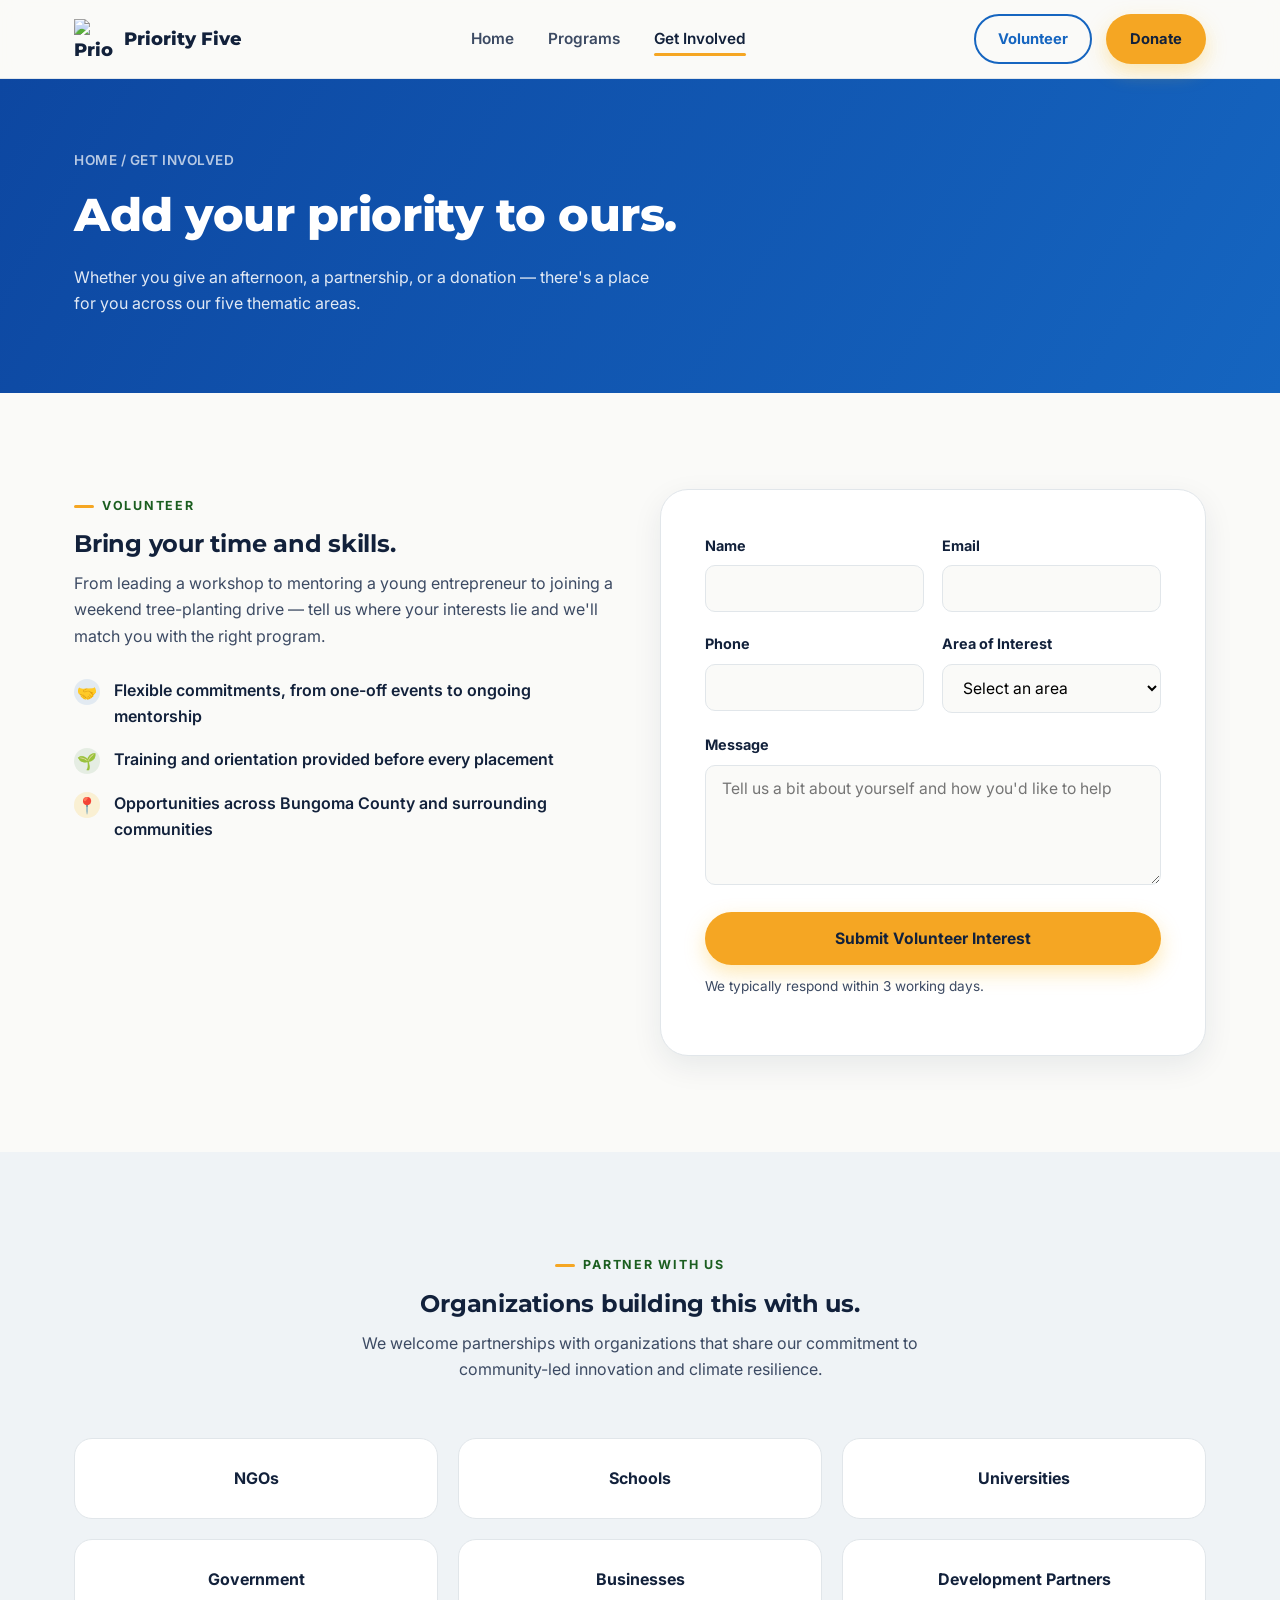
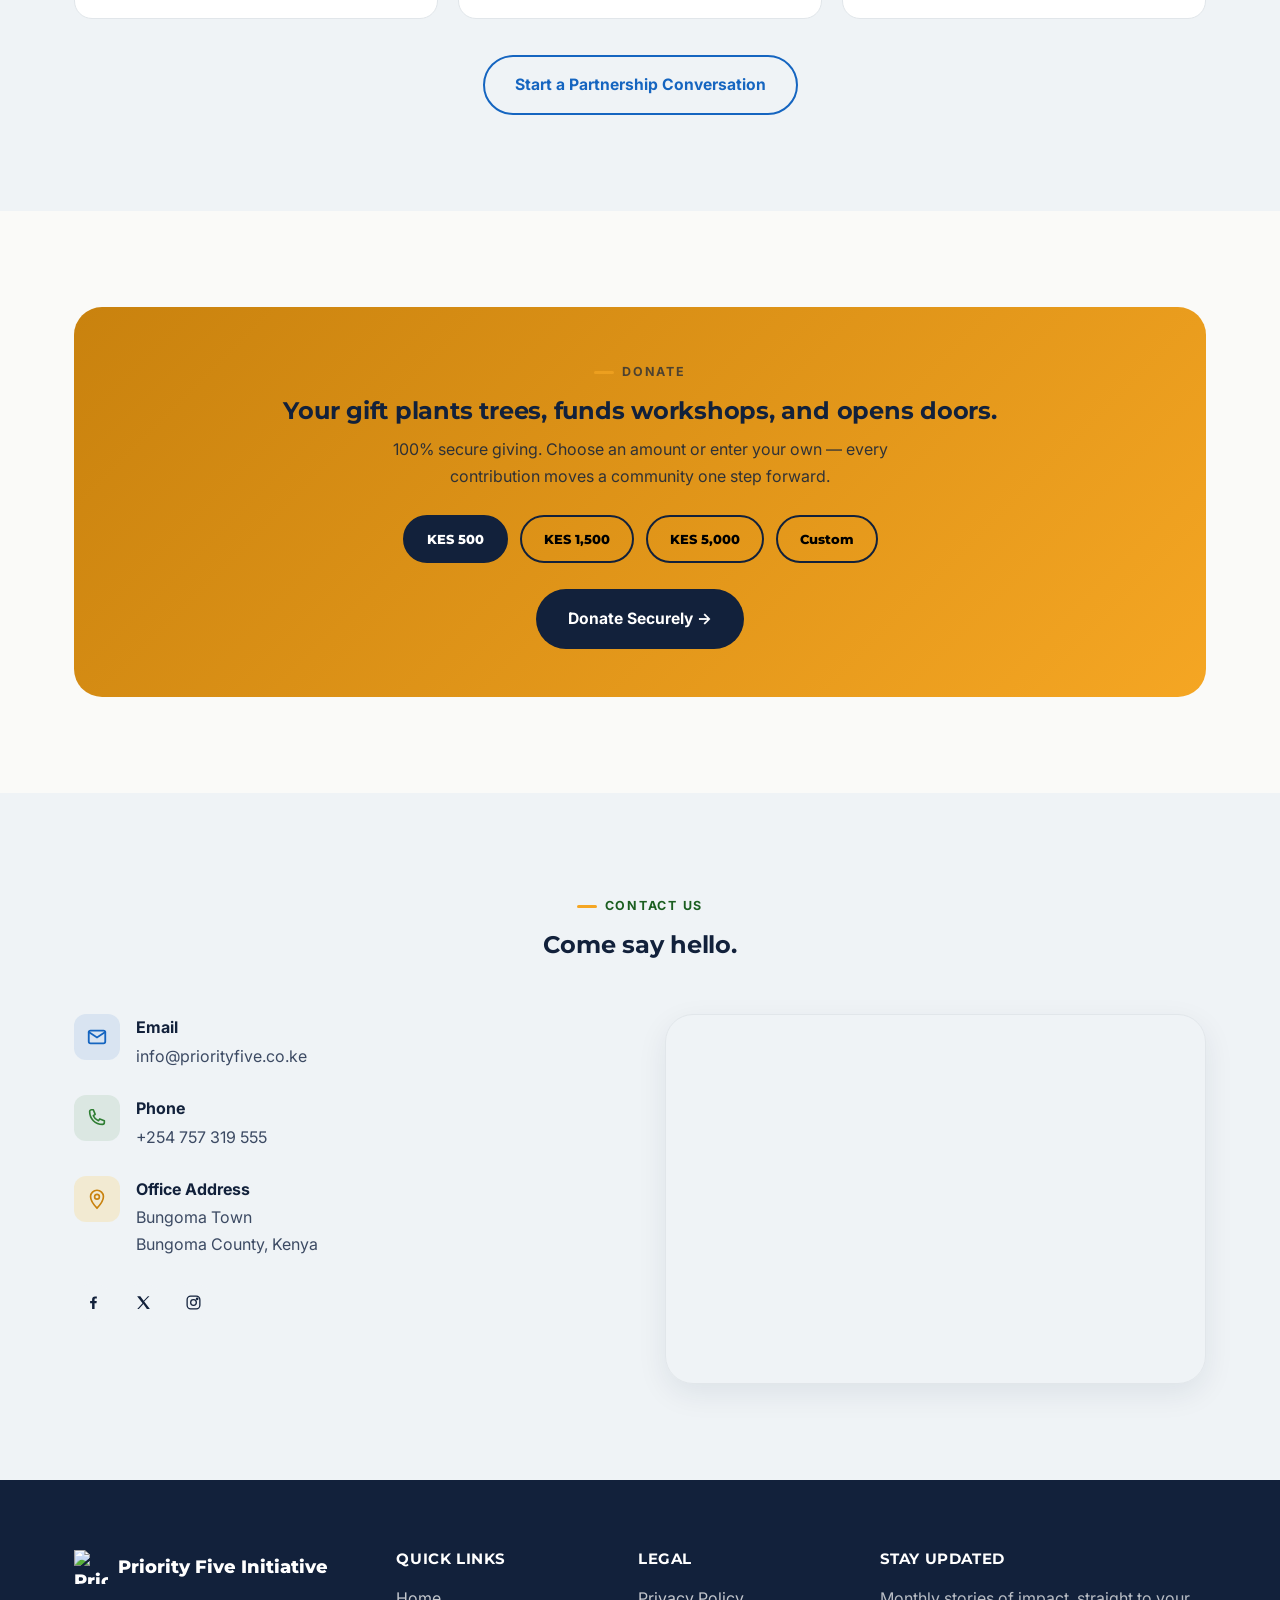
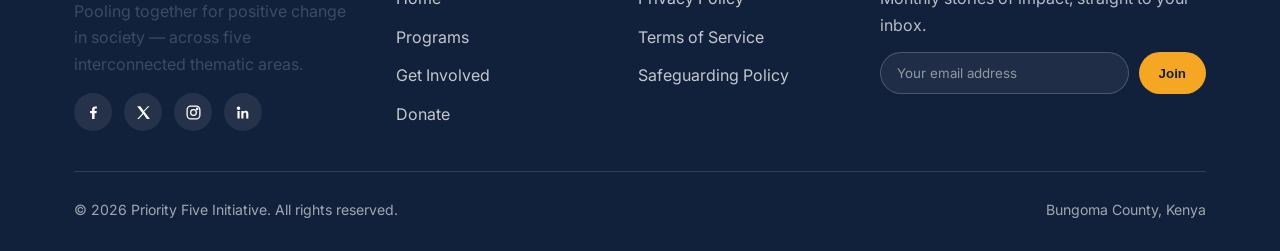
==== commit 33e83de9: "Add files via upload" ====
--- a/contact.html
+++ b/contact.html
@@ -3,8 +3,8 @@
 <head>
 <meta charset="UTF-8">
 <meta name="viewport" content="width=device-width, initial-scale=1.0">
-<title>Get Involved — Hatua Mkononi</title>
-<meta name="description" content="Volunteer, partner, or donate to Hatua Mkononi. Get in touch with our team in Nairobi, Kenya.">
+<title>Get Involved — Priority Five Initiative</title>
+<meta name="description" content="Volunteer, partner, or donate to Priority Five Initiative. Get in touch with our team in Bungoma County, Kenya.">
 <link rel="preconnect" href="https://fonts.googleapis.com">
 <link href="https://fonts.googleapis.com/css2?family=Montserrat:wght@600;700;800&family=Inter:wght@400;500;600;700&display=swap" rel="stylesheet">
 <link rel="stylesheet" href="style.css">
@@ -15,13 +15,8 @@
 <header class="nav">
   <div class="nav-inner">
     <a href="index.html" class="brand">
-      <svg class="mark" viewBox="0 0 48 48" fill="none" xmlns="http://www.w3.org/2000/svg" role="img" aria-label="Hatua Mkononi logo">
-        <circle cx="24" cy="24" r="23" fill="var(--blue)"/>
-        <path d="M13 27c0-7 5-13 11-13s11 6 11 13c0 1.7-3 3-11 3s-11-1.3-11-3z" fill="var(--yellow)"/>
-        <path d="M24 10c3 4 3 9 0 13-3-4-3-9 0-13z" fill="var(--green)"/>
-        <circle cx="24" cy="24" r="3.2" fill="var(--blue-deep)"/>
-      </svg>
-      Hatua Mkononi
+      <img src="assets/logo-mark.png" alt="Priority Five Initiative logo" class="mark" width="44" height="44">
+      Priority Five
     </a>
     <nav>
       <ul class="nav-links">
@@ -45,8 +40,8 @@
   <section class="page-hero">
     <div class="container">
       <div class="breadcrumb">Home / Get Involved</div>
-      <h1>Take your step with Hatua Mkononi.</h1>
-      <p style="max-width:600px; color:rgba(255,255,255,0.88);">Whether you give an afternoon, a partnership, or a donation — there's a place for you in this work.</p>
+      <h1>Add your priority to ours.</h1>
+      <p style="max-width:600px; color:rgba(255,255,255,0.88);">Whether you give an afternoon, a partnership, or a donation — there's a place for you across our five thematic areas.</p>
     </div>
   </section>
 
@@ -60,7 +55,7 @@
         <ul class="pillar-list">
           <li><span class="dot icon-blue">🤝</span> Flexible commitments, from one-off events to ongoing mentorship</li>
           <li><span class="dot icon-green">🌱</span> Training and orientation provided before every placement</li>
-          <li><span class="dot icon-yellow">📍</span> Opportunities across Nairobi, Kisumu, Machakos, and Garissa</li>
+          <li><span class="dot icon-yellow">📍</span> Opportunities across Bungoma County and surrounding communities</li>
         </ul>
       </div>
       <div class="reveal">
@@ -84,9 +79,11 @@
               <label for="v-interest">Area of Interest</label>
               <select id="v-interest" name="interest" required>
                 <option value="">Select an area</option>
+                <option>Refugees</option>
+                <option>Climate Change</option>
                 <option>Artificial Intelligence</option>
-                <option>Climate Change</option>
                 <option>Youth Empowerment</option>
+                <option>Education</option>
                 <option>General / Not sure yet</option>
               </select>
             </div>
@@ -120,7 +117,7 @@
         <div class="partner-tile">Development Partners</div>
       </div>
       <div class="center reveal" style="margin-top:36px;">
-        <a href="mailto:partnerships@hatuamkononi.org" class="btn btn-outline-dark">Start a Partnership Conversation</a>
+        <a href="mailto:partnerships@priorityfive.co.ke" class="btn btn-outline-dark">Start a Partnership Conversation</a>
       </div>
     </div>
   </section>
@@ -154,15 +151,15 @@
         <div class="reveal">
           <div class="contact-item">
             <div class="ci-icon icon-blue"><svg width="22" height="22" viewBox="0 0 24 24" fill="none"><path d="M4 4h16v16H4z" stroke="var(--blue)" stroke-width="0" fill="none"/><path d="M3 6.5l9 6 9-6" stroke="var(--blue)" stroke-width="2" fill="none" stroke-linecap="round"/><rect x="3" y="5" width="18" height="14" rx="2" stroke="var(--blue)" stroke-width="2" fill="none"/></svg></div>
-            <div><strong>Email</strong><p style="margin:2px 0 0;"><a href="mailto:info@hatuamkononi.org">info@hatuamkononi.org</a></p></div>
+            <div><strong>Email</strong><p style="margin:2px 0 0;"><a href="mailto:info@priorityfive.co.ke">info@priorityfive.co.ke</a></p></div>
           </div>
           <div class="contact-item">
             <div class="ci-icon icon-green"><svg width="22" height="22" viewBox="0 0 24 24" fill="none"><path d="M4 5c0-1 1-2 2-2h2l2 5-2 1.5c1 2.5 3 4.5 5.5 5.5L15 13l5 2v2c0 1-1 2-2 2C10 19 4 13 4 5z" stroke="var(--green)" stroke-width="1.8" fill="none" stroke-linejoin="round"/></svg></div>
-            <div><strong>Phone</strong><p style="margin:2px 0 0;"><a href="tel:+254700000000">+254 700 000 000</a></p></div>
+            <div><strong>Phone</strong><p style="margin:2px 0 0;"><a href="tel:+254757319555">+254 757 319 555</a></p></div>
           </div>
           <div class="contact-item">
             <div class="ci-icon icon-yellow"><svg width="22" height="22" viewBox="0 0 24 24" fill="none"><path d="M12 22s7-7.4 7-12.5A7 7 0 105 9.5C5 14.6 12 22 12 22z" stroke="var(--yellow-deep)" stroke-width="1.8" fill="none"/><circle cx="12" cy="9.5" r="2.6" stroke="var(--yellow-deep)" stroke-width="1.8" fill="none"/></svg></div>
-            <div><strong>Office Address</strong><p style="margin:2px 0 0;">Kilimani Business Centre, 3rd Floor<br>Nairobi, Kenya</p></div>
+            <div><strong>Office Address</strong><p style="margin:2px 0 0;">Bungoma Town<br>Bungoma County, Kenya</p></div>
           </div>
           <div class="socials" style="margin-top:20px;">
             <a href="#" aria-label="Facebook" style="background:var(--mist);"><svg viewBox="0 0 24 24" fill="var(--ink)"><path d="M13.5 21v-8h2.7l.4-3.1h-3.1V8c0-.9.25-1.5 1.55-1.5H16.7V3.7C16.4 3.66 15.4 3.6 14.2 3.6c-2.5 0-4.2 1.5-4.2 4.3v2h-2.8v3.1h2.8V21h3.5z"/></svg></a>
@@ -172,8 +169,8 @@
         </div>
         <div class="reveal map-frame">
           <iframe
-            title="Map showing Hatua Mkononi office location in Nairobi, Kenya"
-            src="https://www.google.com/maps?q=Kilimani%2C%20Nairobi%2C%20Kenya&output=embed"
+            title="Map showing Priority Five Initiative office location in Bungoma County, Kenya"
+            src="https://www.google.com/maps?q=Bungoma%2C%20Kenya&output=embed"
             width="100%" height="360" style="border:0;" loading="lazy" referrerpolicy="no-referrer-when-downgrade">
           </iframe>
         </div>
@@ -188,10 +185,10 @@
     <div class="footer-grid">
       <div>
         <div class="footer-brand">
-          <svg width="34" height="34" viewBox="0 0 48 48" fill="none"><circle cx="24" cy="24" r="23" fill="var(--blue)"/><path d="M13 27c0-7 5-13 11-13s11 6 11 13c0 1.7-3 3-11 3s-11-1.3-11-3z" fill="var(--yellow)"/><path d="M24 10c3 4 3 9 0 13-3-4-3-9 0-13z" fill="var(--green)"/></svg>
-          Hatua Mkononi
-        </div>
-        <p style="max-width:280px;">Equipping communities with the knowledge, technology, and partnerships to build a sustainable, prosperous future.</p>
+          <img src="assets/logo-mark.png" alt="Priority Five Initiative logo" width="34" height="34">
+          Priority Five Initiative
+        </div>
+        <p style="max-width:280px;">Pooling together for positive change in society — across five interconnected thematic areas.</p>
         <div class="socials">
           <a href="#" aria-label="Facebook"><svg viewBox="0 0 24 24" fill="#fff"><path d="M13.5 21v-8h2.7l.4-3.1h-3.1V8c0-.9.25-1.5 1.55-1.5H16.7V3.7C16.4 3.66 15.4 3.6 14.2 3.6c-2.5 0-4.2 1.5-4.2 4.3v2h-2.8v3.1h2.8V21h3.5z"/></svg></a>
           <a href="#" aria-label="Twitter / X"><svg viewBox="0 0 24 24" fill="#fff"><path d="M3 3l7.6 9.9L3.2 21h2.2l6.4-6.9 5 6.9H21l-8-10.4L20.4 3h-2.2l-6 6.4L7.5 3H3z"/></svg></a>
@@ -229,8 +226,8 @@
       </div>
     </div>
     <div class="footer-bottom">
-      <span>&copy; 2026 Hatua Mkononi. All rights reserved.</span>
-      <span>Nairobi, Kenya</span>
+      <span>&copy; 2026 Priority Five Initiative. All rights reserved.</span>
+      <span>Bungoma County, Kenya</span>
     </div>
   </div>
 </footer>
--- a/style.css
+++ b/style.css
@@ -1,18 +1,18 @@
 /* ============================================================
-   HATUA MKONONI — Design Tokens
-   "Hatua" = step/action, "Mkononi" = in the hand (Swahili)
-   Signature motif: the Hatua Trail — a stepped path that
-   threads through the page, echoing the org's name.
+   PRIORITY FIVE INITIATIVE — Design Tokens
+   Five interconnected thematic areas, one shared strategy.
+   Signature motif: the fan of five wedges wrapped around a
+   shared globe, echoing PFI's mark.
    ============================================================ */
 
 :root {
-  /* Brand */
+  /* Brand: navy / blue / green / gold */
   --blue: #1565C0;
   --blue-deep: #0D47A1;
   --green: #2E7D32;
   --green-deep: #1B5E20;
-  --yellow: #FBC02D;
-  --yellow-deep: #F9A825;
+  --yellow: #F5A623;
+  --yellow-deep: #C9820E;
 
   /* Neutrals */
   --ink: #12213B;
@@ -273,7 +273,7 @@
 /* parallax layers inside hero illustration */
 .parallax-layer { transition: transform 0.1s linear; will-change: transform; }
 
-/* -------------------- Hatua Trail (signature motif) -------------------- */
+/* -------------------- Priority Fan (signature motif) -------------------- */
 .trail-wrap {
   position: relative;
   padding: 60px 0 10px;
@@ -281,7 +281,7 @@
 .trail-svg { width: 100%; height: auto; display: block; }
 .trail-dot { transition: transform 0.4s ease; transform-origin: center; }
 
-/* Focus / program cards arranged along the trail */
+/* Five thematic-area cards arranged in the fan grid */
 .trail-track {
   display: grid;
   grid-template-columns: repeat(3, 1fr);
@@ -291,10 +291,16 @@
 }
 .trail-track .card:nth-child(2) { transform: translateY(38px); }
 .trail-track .card:nth-child(3) { transform: translateY(-6px); }
-
-@media (max-width: 860px) {
+.trail-track .card:nth-child(4) { transform: translateY(-6px); }
+.trail-track .card:nth-child(5) { transform: translateY(38px); }
+
+@media (max-width: 1100px) {
+  .trail-track { grid-template-columns: repeat(2, 1fr); }
+  .trail-track .card:nth-child(2), .trail-track .card:nth-child(3),
+  .trail-track .card:nth-child(4), .trail-track .card:nth-child(5) { transform: none; }
+}
+@media (max-width: 620px) {
   .trail-track { grid-template-columns: 1fr; }
-  .trail-track .card:nth-child(2), .trail-track .card:nth-child(3) { transform: none; }
 }
 
 /* -------------------- Cards -------------------- */
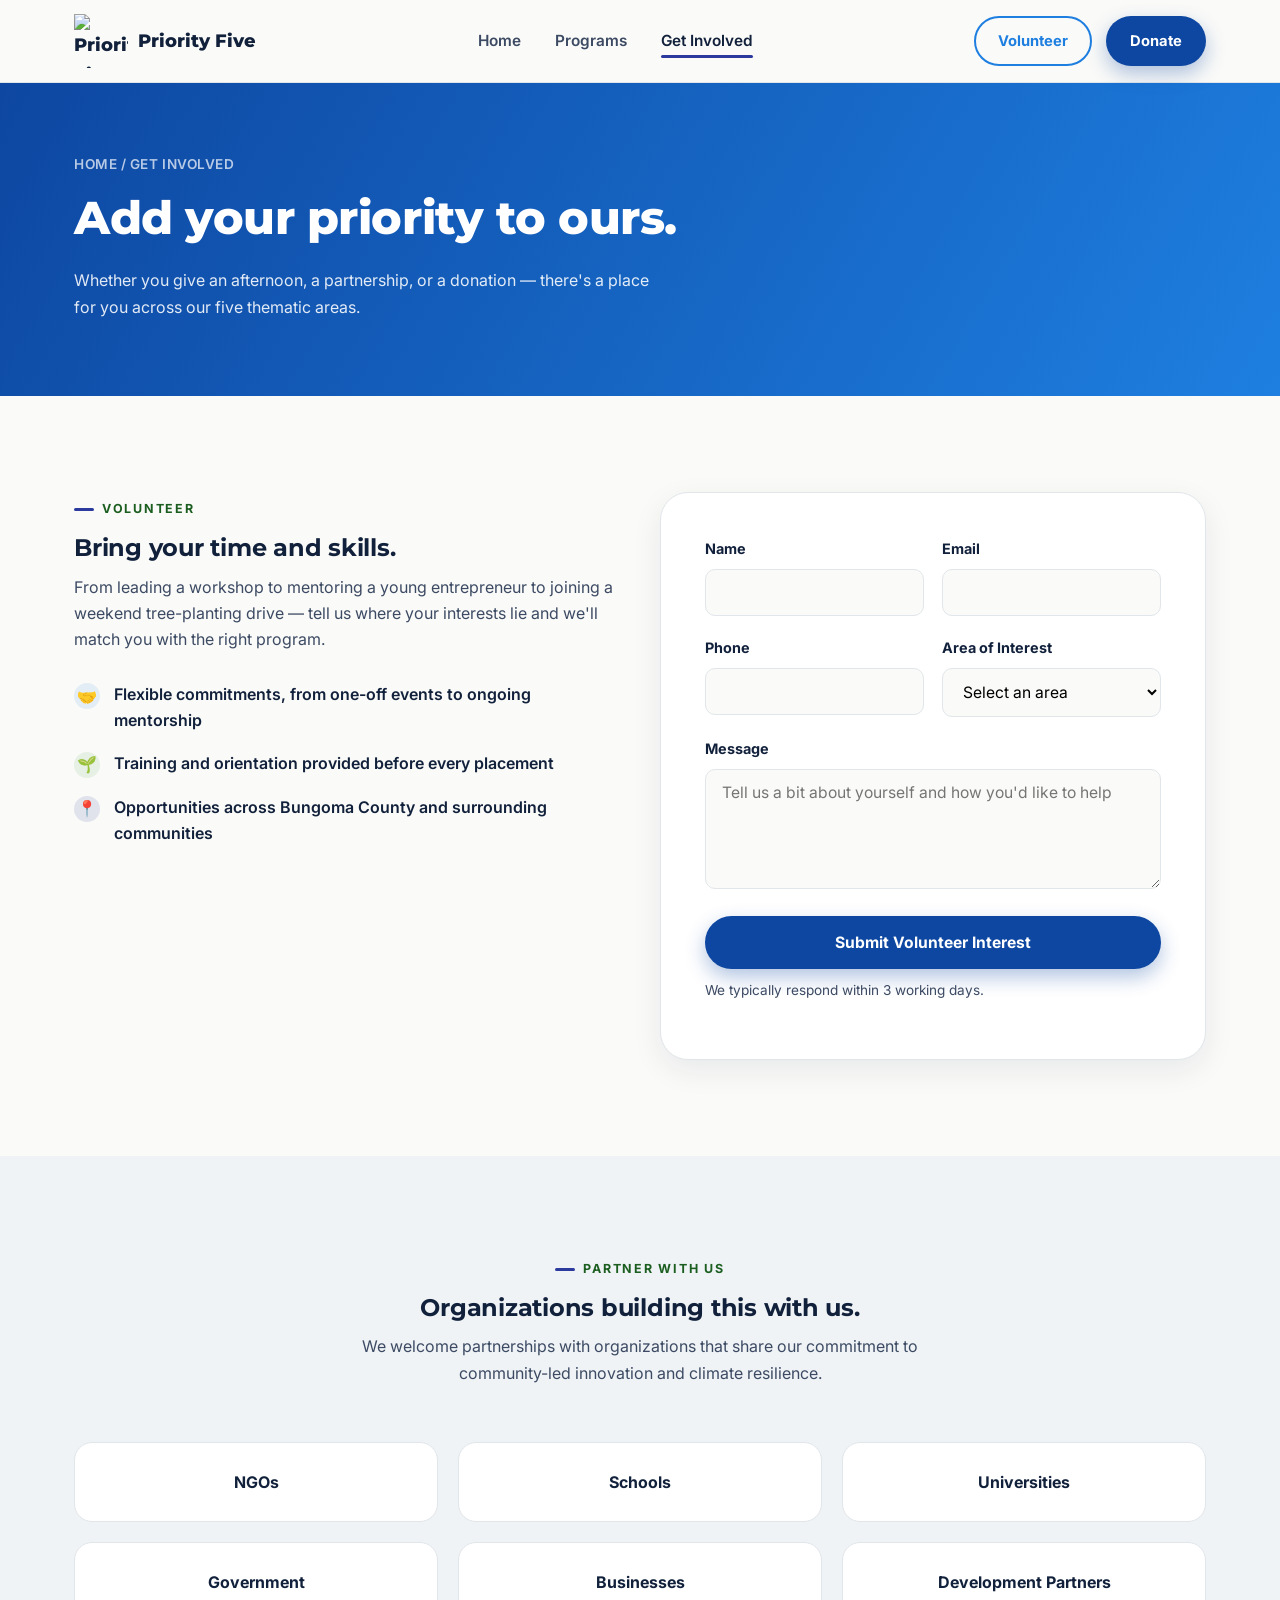
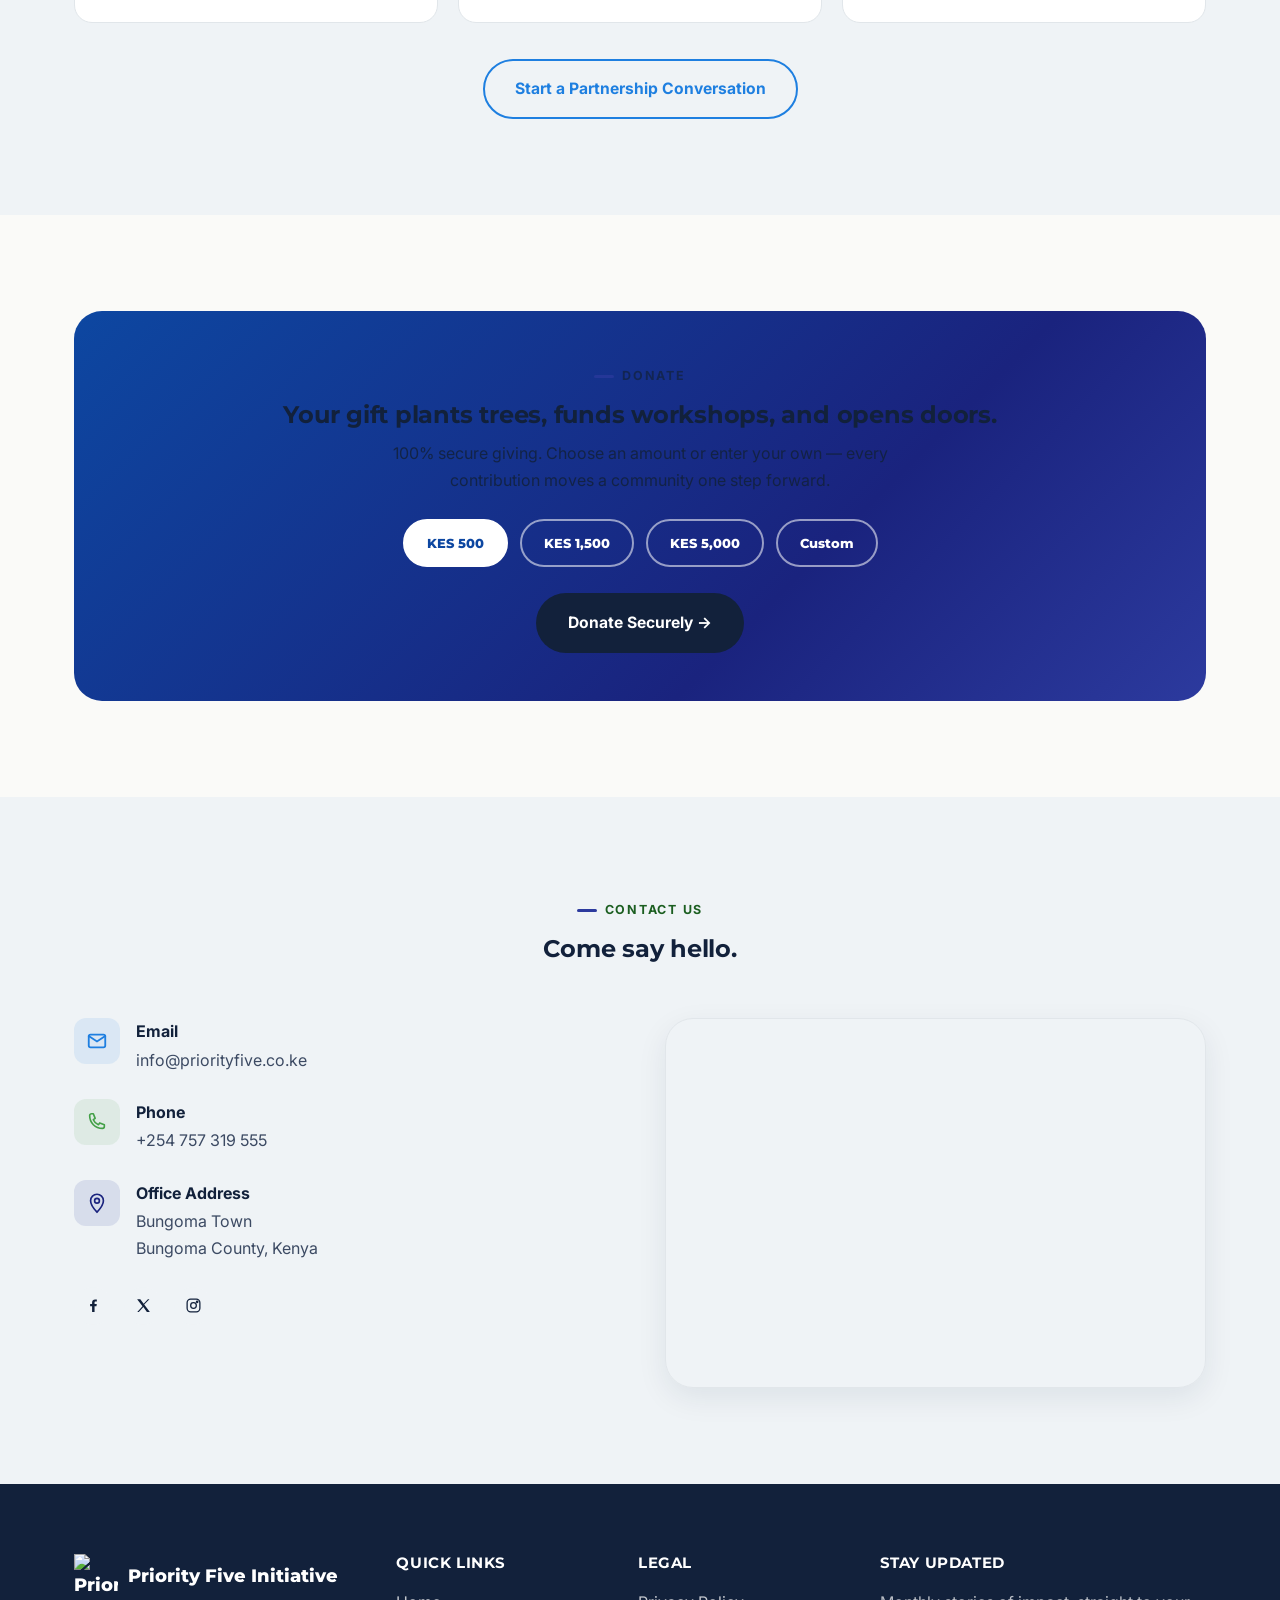
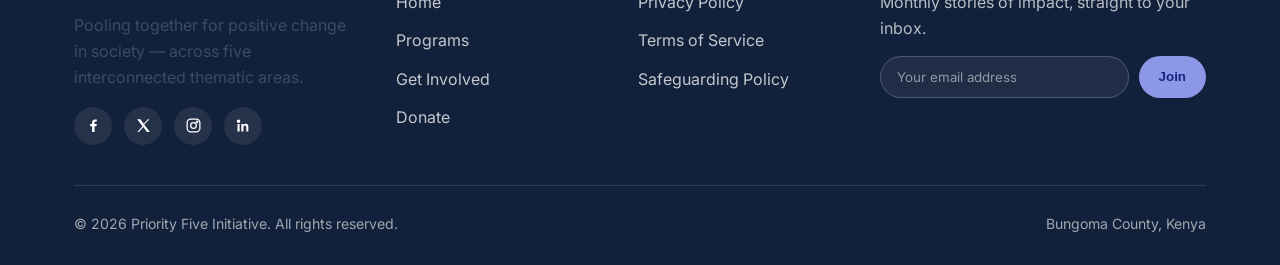
==== commit b008f81d: "Add files via upload" ====
--- a/contact.html
+++ b/contact.html
@@ -15,7 +15,7 @@
 <header class="nav">
   <div class="nav-inner">
     <a href="index.html" class="brand">
-      <img src="assets/logo-mark.png" alt="Priority Five Initiative logo" class="mark" width="44" height="44">
+      <img src="assets/logo-mark.png" alt="Priority Five Initiative logo" class="mark" width="56" height="56">
       Priority Five
     </a>
     <nav>
@@ -55,7 +55,7 @@
         <ul class="pillar-list">
           <li><span class="dot icon-blue">🤝</span> Flexible commitments, from one-off events to ongoing mentorship</li>
           <li><span class="dot icon-green">🌱</span> Training and orientation provided before every placement</li>
-          <li><span class="dot icon-yellow">📍</span> Opportunities across Bungoma County and surrounding communities</li>
+          <li><span class="dot icon-indigo">📍</span> Opportunities across Bungoma County and surrounding communities</li>
         </ul>
       </div>
       <div class="reveal">
@@ -158,7 +158,7 @@
             <div><strong>Phone</strong><p style="margin:2px 0 0;"><a href="tel:+254757319555">+254 757 319 555</a></p></div>
           </div>
           <div class="contact-item">
-            <div class="ci-icon icon-yellow"><svg width="22" height="22" viewBox="0 0 24 24" fill="none"><path d="M12 22s7-7.4 7-12.5A7 7 0 105 9.5C5 14.6 12 22 12 22z" stroke="var(--yellow-deep)" stroke-width="1.8" fill="none"/><circle cx="12" cy="9.5" r="2.6" stroke="var(--yellow-deep)" stroke-width="1.8" fill="none"/></svg></div>
+            <div class="ci-icon icon-indigo"><svg width="22" height="22" viewBox="0 0 24 24" fill="none"><path d="M12 22s7-7.4 7-12.5A7 7 0 105 9.5C5 14.6 12 22 12 22z" stroke="var(--indigo-deep)" stroke-width="1.8" fill="none"/><circle cx="12" cy="9.5" r="2.6" stroke="var(--indigo-deep)" stroke-width="1.8" fill="none"/></svg></div>
             <div><strong>Office Address</strong><p style="margin:2px 0 0;">Bungoma Town<br>Bungoma County, Kenya</p></div>
           </div>
           <div class="socials" style="margin-top:20px;">
@@ -185,7 +185,7 @@
     <div class="footer-grid">
       <div>
         <div class="footer-brand">
-          <img src="assets/logo-mark.png" alt="Priority Five Initiative logo" width="34" height="34">
+          <img src="assets/logo-mark.png" alt="Priority Five Initiative logo" width="44" height="44">
           Priority Five Initiative
         </div>
         <p style="max-width:280px;">Pooling together for positive change in society — across five interconnected thematic areas.</p>
--- a/style.css
+++ b/style.css
@@ -6,13 +6,16 @@
    ============================================================ */
 
 :root {
-  /* Brand: navy / blue / green / gold */
-  --blue: #1565C0;
+  /* Brand palette — extracted from the PFI mark:
+     blue (refugees/youth wedges), green (climate wedge),
+     indigo (AI + education wedges), white, near-black ink */
+  --blue: #1E7FE0;
   --blue-deep: #0D47A1;
-  --green: #2E7D32;
+  --green: #43A047;
   --green-deep: #1B5E20;
-  --yellow: #F5A623;
-  --yellow-deep: #C9820E;
+  --indigo: #2C3A9E;
+  --indigo-deep: #1A237E;
+  --indigo-light: #8C97E8;
 
   /* Neutrals */
   --ink: #12213B;
@@ -98,7 +101,7 @@
   width: 20px;
   height: 3px;
   border-radius: 4px;
-  background: var(--yellow);
+  background: var(--indigo);
   display: inline-block;
 }
 
@@ -125,15 +128,15 @@
   white-space: nowrap;
 }
 .btn:focus-visible {
-  outline: 3px solid var(--yellow);
+  outline: 3px solid var(--indigo-light);
   outline-offset: 3px;
 }
 .btn-primary {
-  background: var(--yellow);
-  color: var(--ink);
-  box-shadow: 0 8px 20px rgba(251, 192, 45, 0.35);
-}
-.btn-primary:hover { transform: translateY(-3px); box-shadow: 0 14px 28px rgba(251, 192, 45, 0.45); }
+  background: var(--blue-deep);
+  color: var(--white);
+  box-shadow: 0 8px 20px rgba(13, 71, 161, 0.32);
+}
+.btn-primary:hover { transform: translateY(-3px); box-shadow: 0 14px 28px rgba(13, 71, 161, 0.42); background: #0A3980; }
 
 .btn-outline {
   background: transparent;
@@ -180,7 +183,7 @@
   font-size: 1.15rem;
   color: var(--ink);
 }
-.brand .mark { width: 40px; height: 40px; flex-shrink: 0; }
+.brand .mark { width: 54px; height: 54px; flex-shrink: 0; }
 
 .nav-links {
   display: flex;
@@ -205,7 +208,7 @@
   width: 0%;
   height: 3px;
   border-radius: 3px;
-  background: var(--yellow);
+  background: var(--indigo);
   transition: width 0.25s ease;
 }
 .nav-links a:hover, .nav-links a.active { color: var(--ink); }
@@ -240,35 +243,83 @@
 .hero {
   position: relative;
   overflow: hidden;
-  background: linear-gradient(160deg, var(--blue-deep) 0%, var(--blue) 55%, #1976D2 100%);
-  color: var(--white);
-  padding: 130px 0 110px;
+  background: linear-gradient(180deg, var(--cloud) 0%, var(--white) 100%);
+  color: var(--ink);
+  padding: 76px 0 100px;
 }
 .hero-inner {
   display: grid;
-  grid-template-columns: 1.1fr 0.9fr;
-  gap: 60px;
+  grid-template-columns: minmax(0, 0.95fr) minmax(0, 1.05fr);
+  gap: 56px;
   align-items: center;
+}
+@media (max-width: 900px) {
+  .hero-inner { grid-template-columns: 1fr; gap: 40px; }
 }
 .hero-eyebrow {
   display: inline-flex; align-items: center; gap: 8px;
   font-weight: 700; font-size: 0.78rem; letter-spacing: 0.14em; text-transform: uppercase;
-  color: var(--yellow); margin-bottom: 20px;
+  color: var(--indigo-deep); margin-bottom: 20px;
 }
 .hero h1 {
+  color: var(--ink);
+  font-size: clamp(2.2rem, 4vw, 3.3rem);
+  margin-bottom: 22px;
+}
+.hero p.lead {
+  color: var(--ink-soft);
+  font-size: 1.12rem;
+  max-width: 520px;
+  margin-bottom: 34px;
+}
+.hero-ctas { display: flex; gap: 16px; flex-wrap: wrap; }
+
+/* Hero photo — large image, left column, organic backdrop */
+.hero-photo {
+  position: relative;
+}
+.hero-photo::before {
+  content: "";
+  position: absolute;
+  inset: -22px -18px auto auto;
+  width: 78%;
+  height: 88%;
+  background: linear-gradient(135deg, var(--blue) 0%, var(--green) 55%, var(--indigo) 100%);
+  border-radius: 42% 58% 61% 39% / 45% 40% 60% 55%;
+  opacity: 0.16;
+  z-index: 0;
+}
+.hero-photo-frame {
+  position: relative;
+  z-index: 1;
+  border-radius: 32px;
+  overflow: hidden;
+  box-shadow: var(--shadow-hover);
+  aspect-ratio: 4 / 4.2;
+  max-height: 560px;
+}
+@media (max-width: 900px) {
+  .hero-photo-frame { aspect-ratio: 16/11; max-height: 420px; }
+}
+.hero-photo-frame img,
+.hero-photo-frame svg {
+  width: 100%;
+  height: 100%;
+  object-fit: cover;
+  display: block;
+}
+.hero-photo-caption {
+  position: absolute;
+  left: 20px; bottom: 20px;
+  z-index: 2;
+  background: rgba(18, 33, 59, 0.72);
+  backdrop-filter: blur(6px);
   color: var(--white);
-  font-size: clamp(2.3rem, 4.4vw, 3.5rem);
-  margin-bottom: 22px;
-}
-.hero p.lead {
-  color: rgba(255,255,255,0.88);
-  font-size: 1.15rem;
-  max-width: 540px;
-  margin-bottom: 34px;
-}
-.hero-ctas { display: flex; gap: 16px; flex-wrap: wrap; }
-
-.hero-art { position: relative; }
+  font-size: 0.8rem;
+  font-weight: 600;
+  padding: 8px 14px;
+  border-radius: 999px;
+}
 
 /* parallax layers inside hero illustration */
 .parallax-layer { transition: transform 0.1s linear; will-change: transform; }
@@ -320,9 +371,9 @@
   display: flex; align-items: center; justify-content: center;
   margin-bottom: 22px;
 }
-.icon-blue { background: rgba(21, 101, 192, 0.1); }
-.icon-green { background: rgba(46, 125, 50, 0.1); }
-.icon-yellow { background: rgba(251, 192, 45, 0.18); }
+.icon-blue { background: rgba(30, 127, 224, 0.1); }
+.icon-green { background: rgba(67, 160, 71, 0.1); }
+.icon-indigo { background: rgba(44, 58, 158, 0.12); }
 
 .card h3 { margin-bottom: 10px; }
 .card .card-link {
@@ -333,7 +384,7 @@
 .card .card-link:hover { gap: 10px; }
 .card-link.c-blue { color: var(--blue); }
 .card-link.c-green { color: var(--green); }
-.card-link.c-yellow { color: var(--yellow-deep); }
+.card-link.c-indigo { color: var(--indigo-deep); }
 
 /* -------------------- About -------------------- */
 .about-grid {
@@ -364,7 +415,7 @@
   font-family: var(--font-display);
   font-weight: 800;
   font-size: clamp(2rem, 3.4vw, 2.6rem);
-  color: var(--yellow);
+  color: var(--indigo-light);
   line-height: 1;
 }
 .stat .label { margin-top: 10px; font-size: 0.92rem; color: rgba(255,255,255,0.75); font-weight: 600; }
@@ -381,7 +432,7 @@
   width: 10px; height: 10px; border-radius: 50%; border: none; background: var(--line);
   cursor: pointer; transition: background 0.2s ease, transform 0.2s ease;
 }
-.testi-dots button.active { background: var(--yellow); transform: scale(1.3); }
+.testi-dots button.active { background: var(--indigo); transform: scale(1.3); }
 
 /* -------------------- CTA band -------------------- */
 .cta-band {
@@ -409,14 +460,14 @@
 .footer h4 { color: var(--white); font-size: 0.95rem; letter-spacing: 0.04em; text-transform: uppercase; margin-bottom: 18px; }
 .footer ul { list-style: none; padding: 0; margin: 0; display: grid; gap: 12px; }
 .footer a { color: rgba(255,255,255,0.75); transition: color 0.2s ease; }
-.footer a:hover { color: var(--yellow); }
+.footer a:hover { color: var(--indigo-light); }
 .footer-bottom { display: flex; justify-content: space-between; align-items: center; padding-top: 26px; flex-wrap: wrap; gap: 14px; font-size: 0.88rem; color: rgba(255,255,255,0.6); }
 .socials { display: flex; gap: 12px; }
 .socials a {
   width: 38px; height: 38px; border-radius: 50%; background: rgba(255,255,255,0.08);
   display: flex; align-items: center; justify-content: center; transition: background 0.2s ease, transform 0.2s ease;
 }
-.socials a:hover { background: var(--yellow); transform: translateY(-3px); }
+.socials a:hover { background: var(--indigo); transform: translateY(-3px); }
 .socials svg { width: 17px; height: 17px; }
 
 .newsletter-inline { display: flex; gap: 10px; margin-top: 14px; }
@@ -426,7 +477,7 @@
 }
 .newsletter-inline input::placeholder { color: rgba(255,255,255,0.5); }
 .newsletter-inline button {
-  border-radius: 999px; border: none; background: var(--yellow); color: var(--ink);
+  border-radius: 999px; border: none; background: var(--indigo-light); color: var(--indigo-deep);
   font-weight: 700; padding: 0 20px; cursor: pointer; transition: transform 0.2s ease;
 }
 .newsletter-inline button:hover { transform: translateY(-2px); }
@@ -508,18 +559,19 @@
 
 /* Donate */
 .donate-card {
-  background: linear-gradient(135deg, var(--yellow-deep), var(--yellow));
+  background: linear-gradient(135deg, var(--blue-deep), var(--indigo-deep) 65%, var(--indigo));
   border-radius: var(--radius-lg);
   padding: 48px;
-  color: var(--ink);
+  color: var(--white);
   text-align: center;
 }
+.donate-card p { color: rgba(255,255,255,0.85); }
 .donate-amounts { display: flex; gap: 12px; justify-content: center; flex-wrap: wrap; margin: 26px 0; }
 .amount-btn {
-  padding: 14px 22px; border-radius: 999px; border: 2px solid var(--ink); background: transparent;
-  font-weight: 800; font-family: var(--font-display); cursor: pointer; transition: all 0.2s ease;
-}
-.amount-btn.active, .amount-btn:hover { background: var(--ink); color: var(--white); }
+  padding: 14px 22px; border-radius: 999px; border: 2px solid rgba(255,255,255,0.55); background: transparent;
+  color: var(--white); font-weight: 800; font-family: var(--font-display); cursor: pointer; transition: all 0.2s ease;
+}
+.amount-btn.active, .amount-btn:hover { background: var(--white); color: var(--blue-deep); border-color: var(--white); }
 
 /* Contact */
 .contact-grid { display: grid; grid-template-columns: 1fr 1fr; gap: 50px; }
@@ -547,7 +599,7 @@
 @media (max-width: 760px) { .grid-2 { grid-template-columns: 1fr; } }
 .section-head { max-width: 640px; margin: 0 auto 56px; text-align: center; }
 .skip-link {
-  position: absolute; left: -999px; top: 0; background: var(--yellow); color: var(--ink);
+  position: absolute; left: -999px; top: 0; background: var(--indigo-deep); color: var(--white);
   padding: 12px 20px; z-index: 200; font-weight: 700; border-radius: 0 0 10px 0;
 }
 .skip-link:focus { left: 0; }
